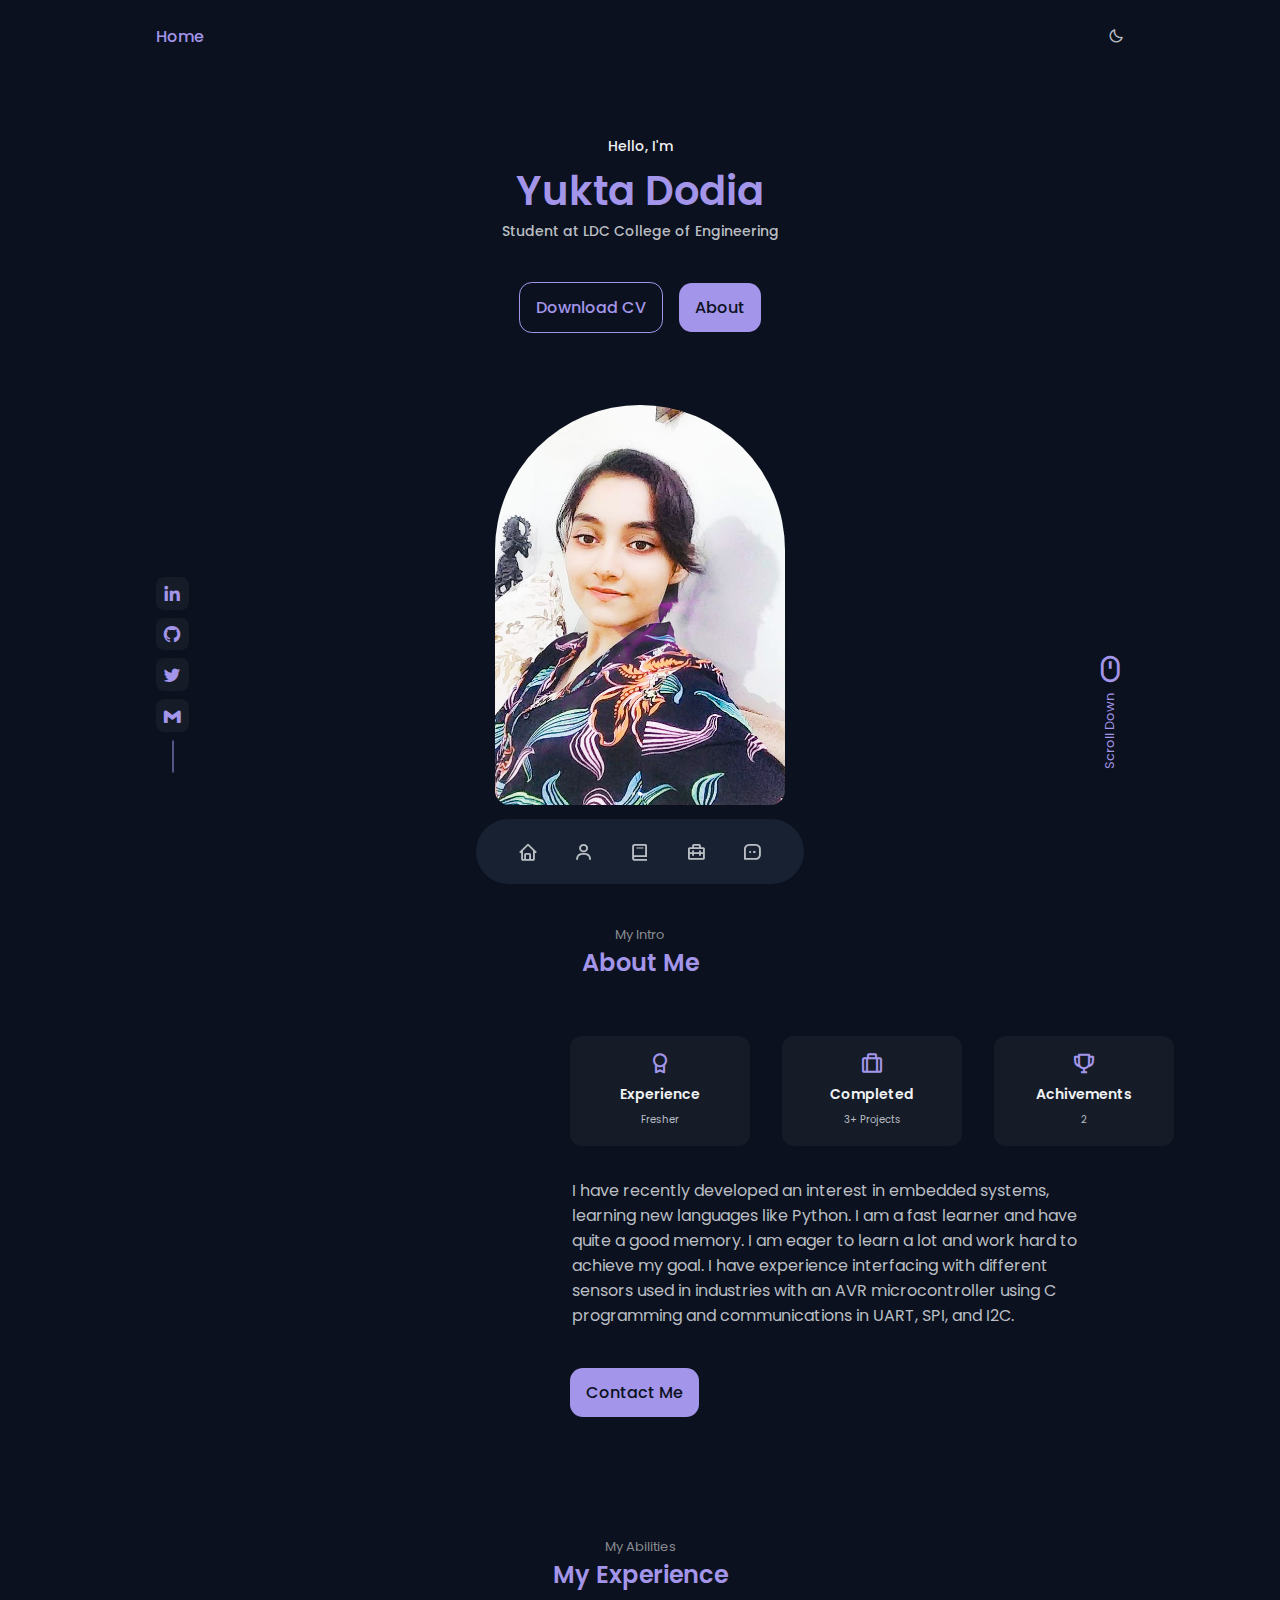
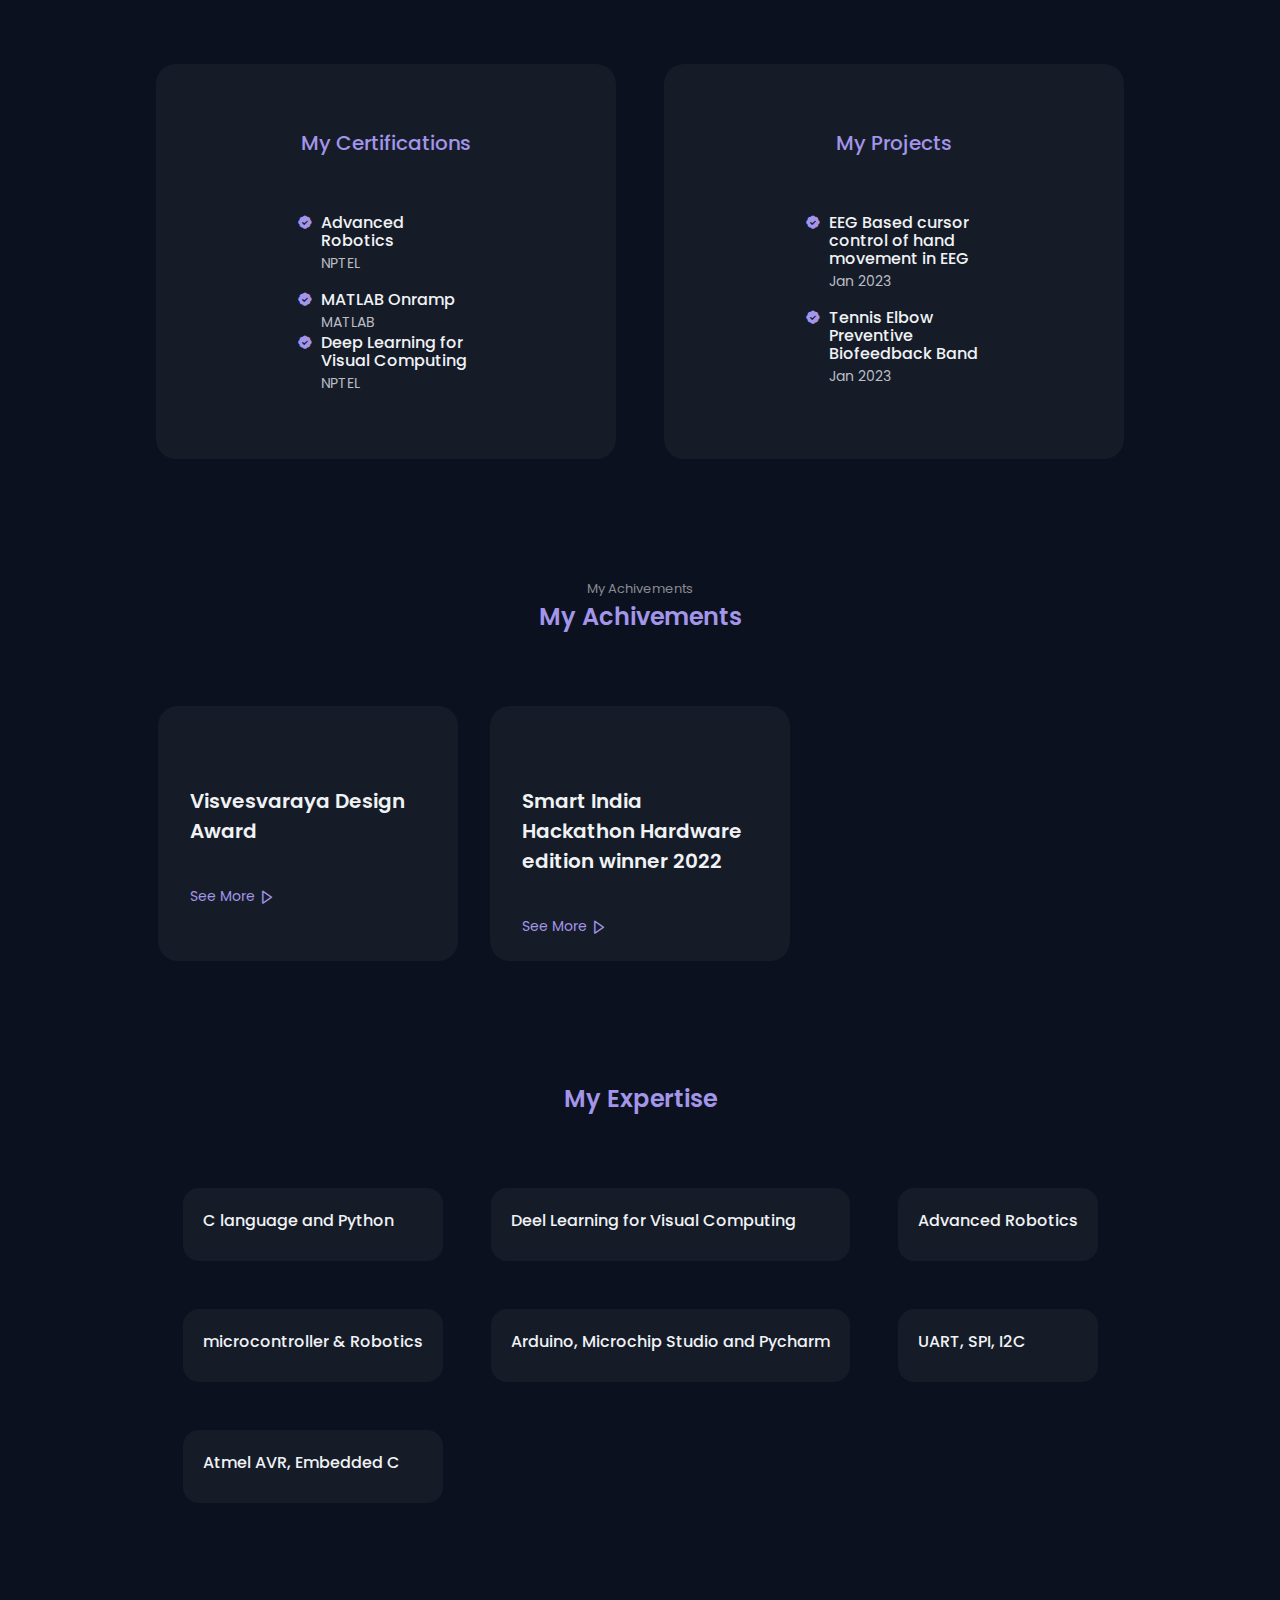
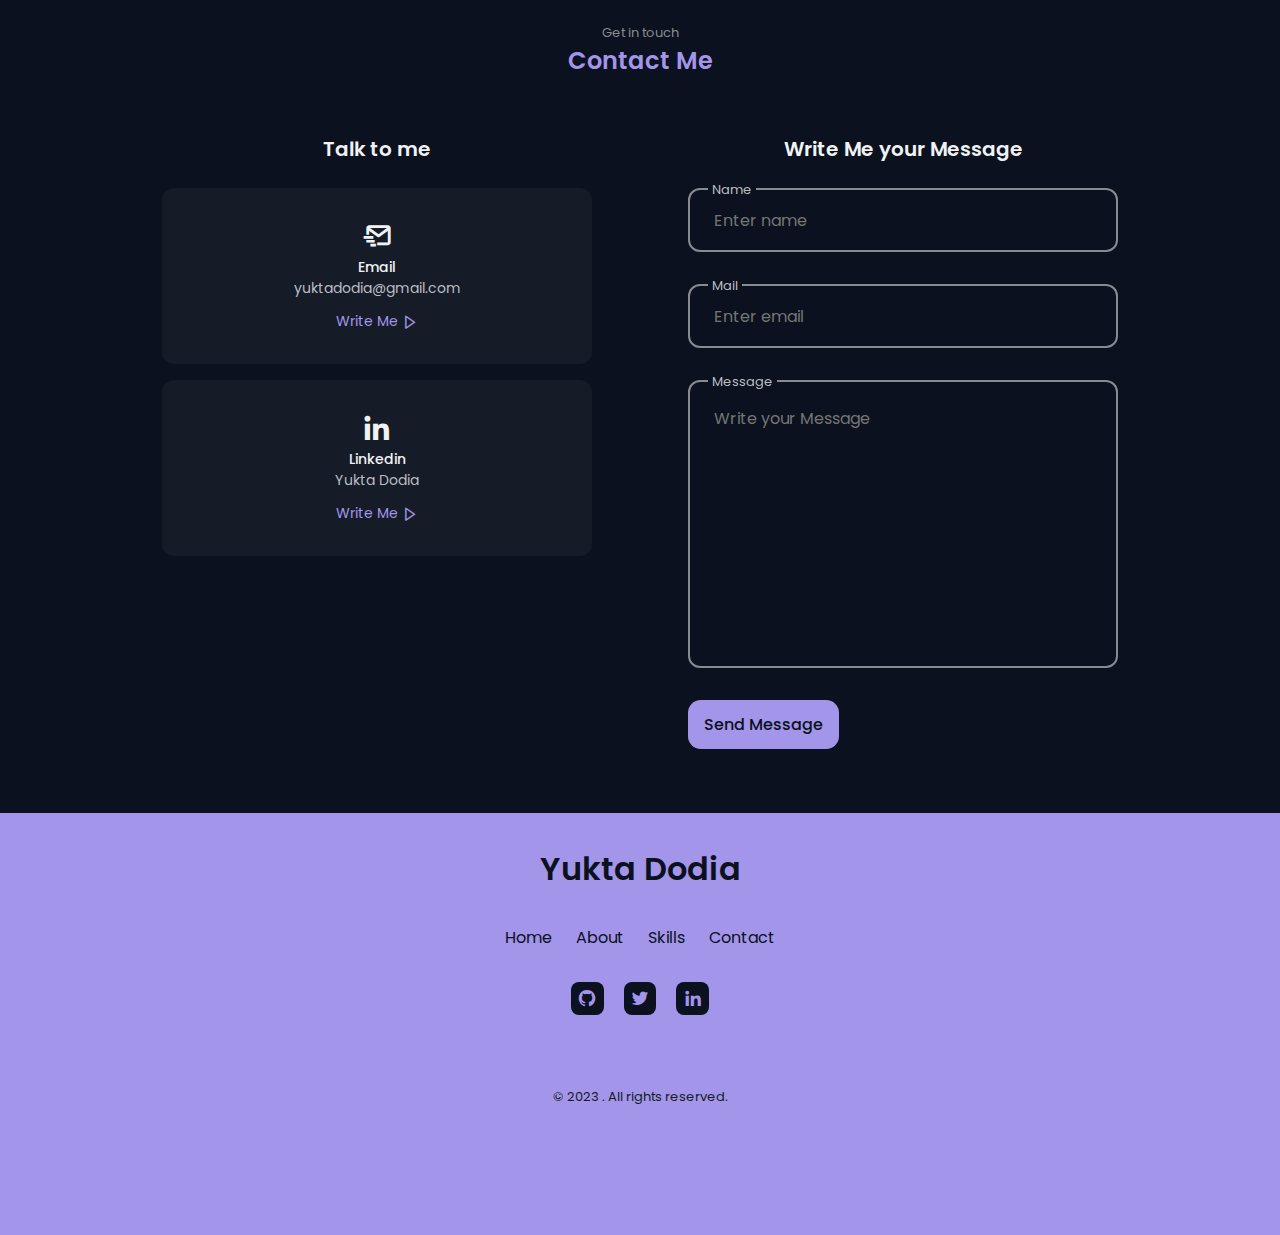
==== index.html @ d0c96d69 "first commit" ====
<!DOCTYPE html>
<html lang="en">

<head>
    <meta charset="UTF-8">
    <meta name="viewport" content="width=device-width, initial-scale=1.0">

    <!--=============== FAVICON ===============-->
    <link rel="apple-touch-icon" sizes="180x180" href="assets/img/dp.png">
    <link rel="icon" type="image/png" sizes="32x32" href="assets/img/dp.png">
    <link rel="icon" type="image/png" sizes="16x16" href="assets/img/dp.png">
    <link rel="manifest" href="assets/favicons/site.webmanifest">
    <link rel="mask-icon" href="assets/favicons/safari-pinned-tab.svg" color="#5bbad5">
    <link rel="shortcut icon" href="assets/img/dp.png">
    <meta name="msapplication-TileColor" content="#da532c">
    <meta name="msapplication-config" content="assets/favicons/browserconfig.xml">
    <meta name="theme-color" content="#a789d4">

    <!--=============== BOXICONS ===============-->
    <link href='https://unpkg.com/boxicons@2.1.2/css/boxicons.min.css' rel='stylesheet'>

    <!--=============== SWIPER CSS ===============-->
    <link rel="stylesheet" href="assets/css/swiper-bundle.min.css">

    <!--=============== CSS ===============-->
    <link rel="stylesheet" href="assets/css/styles.css">

    <title> Yukta's Portfolio </title>
</head>

<body>
    <!--=============== HEADER ===============-->
    <header class="header" id="header">
        <nav class="nav container">
            <a href="#" class="nav__logo">Home</a>

            <div class="nav__menu">
                <ul class="nav__list">
                    <li class="nav__item ">
                        <a href="#home" class="nav__link">
                            <i class='bx bx-home'></i>
                        </a>
                    </li>

                    <li class="nav__item ">
                        <a href="#about" class="nav__link">
                            <i class='bx bx-user'></i>
                        </a>
                    </li>

                    <li class="nav__item">
                        <a href="#skills" class="nav__link">
                            <i class='bx bx-book'></i>
                        </a>
                    </li>

                    <li class="nav__item">
                        <a href="#work" class="nav__link">
                            <i class='bx bx-briefcase-alt-2'></i>
                        </a>
                    </li>

                    <li class="nav__item">
                        <a href="#contact" class="nav__link">
                            <i class='bx bx-message-square-dots'></i>
                        </a>
                    </li>
                </ul>
            </div>

            <!--=============== theme change button ===============-->
            <i class='bx bx-moon change-theme change-theme-button' id="theme-button"></i>

        </nav>
    </header>

    <!--=============== MAIN ===============-->
    <main class="main">
        <!--=============== HOME ===============-->
        <section class="home section" id="home">
            <div class="home__container container grid">
                <div class="home__data">
                    <span class="home__greeting">Hello, I'm</span>
                    <h1 class="home__name">Yukta Dodia</h1>
                    <h3 class="home__education">Student at LDC College of Engineering </h3>

                    <div class="home__button">
                        <a download="" href="assets/pdf/yukta.pdf" class="button button--ghost">
                            Download CV
                        </a>

                        <a href="#about" class="button">About</a>
                    </div>
                </div>

                <div class="home__handle">
                    <img src="assets/img/profile.jpg" alt="" class="home__img">
                </div>

                <div class="home__social">
                    <a href="https://www.linkedin.com/in/yukta-dodia-a26012181/" target="_blank"
                        class="home__social-link">
                        <i class='bx bxl-linkedin'></i>
                    </a>
                    <a href="https://github.com/YKT412" target="_blank" class="home__social-link">
                        <i class='bx bxl-github'></i>
                    </a>
                    <a href="https://twitter.com/YuktaDodia" target="_blank" class="home__social-link">
                        <i class='bx bxl-twitter'></i>
                    </a>
                    <a href="mailto:yuktadodia@gmail.com" target="_blank" class="home__social-link">
                        <i class='bx bxl-gmail'></i>
                    </a>
                </div>

                <a href="#about" class="home__scroll">
                    <i class='bx bx-mouse home__scroll-icon'></i>
                    <span class="home__scroll-name">Scroll Down</span>
                </a>
            </div>
        </section>

        <!--=============== ABOUT ===============-->
        <section class="about section" id="about">
            <span class="section__subtitle">My Intro</span>
            <h2 class="section__title">About Me</h2>

            <div class="about__container container grid">
                <img src="assets\images\yukta1.jpg" alt="" class="about__img">

                <div class="about__data">
                    <div class="about__info">
                        <div class="about__box">
                            <i class='bx bx-award about__icon'></i>
                            <h3 class="about__title">Experience</h3>
                            <span class="about__subtitle">Fresher</span>
                        </div>
                        <div class="about__box">
                            <i class='bx bx-briefcase-alt about__icon'></i>
                            <h3 class="about__title">Completed</h3>
                            <span class="about__subtitle">3+ Projects</span>
                        </div>
                        <div class="about__box">
                            <i class='bx bx-trophy about__icon'></i>
                            <h3 class="about__title">Achivements</h3>
                            <span class="about__subtitle">2</span>
                        </div>
                    </div>

                    <p class="about__description">
                        I have recently developed an interest in embedded systems, learning new languages like Python. I
                        am a fast learner and have quite a good memory. I am eager to learn a lot and work hard to
                        achieve my goal. I have experience interfacing with different sensors used in industries with an
                        AVR microcontroller using C programming and communications in UART, SPI, and I2C.
                    </p>

                    <a href="#contact" class="button about__button-contact">Contact Me</a>
                </div>
            </div>
        </section>

        <!--=============== SKILLS ===============-->
        <section class="skills section" id="skills">
            <span class="section__subtitle">My Abilities</span>
            <h2 class="section__title">My Experience</h2>

            <div class="skills__container container grid">
                <div class="skills__content">
                    <h3 class="skills__title">My Certifications</h3>

                    <!-- <div class="skills__box">    -->
                        <div class="skills__group">
                            <div class="skills__data">
                                <i class='bx bxs-badge-check'></i>

                                <div>
                                    <h3 class="skills__name">Advanced Robotics</h3>
                                    <span class="skills__level">NPTEL</span>
                                </div>
                            </div>

                            <div class="skills__data">
                                <i class='bx bxs-badge-check'></i>

                                <div>
                                    <h3 class="skills__name">MATLAB Onramp</h3>
                                    <span class="skills__level">MATLAB</span>
                                </div>
                            </div>

                            <!-- <div class="skills__data">
                                <i class='bx bxs-badge-check'></i>

                                <div>
                                    <h3 class="skills__name">JavaScript</h3>
                                    <span class="skills__level">Advanced</span>
                                </div>
                            </div> -->

                        </div>
                        <div class="skills__group">
                            <div class="skills__data">
                                <i class='bx bxs-badge-check'></i>

                                <div>
                                    <h3 class="skills__name">Deep Learning for Visual Computing</h3>
                                    <span class="skills__level">NPTEL</span>
                                </div>
                            </div>

                            <!-- <div class="skills__data">
                                <i class='bx bxs-badge-check'></i>

                                <div>
                                    <h3 class="skills__name">Git</h3>
                                    <span class="skills__level">Intermediate</span>
                                </div>
                            </div>

                            <div class="skills__data">
                                <i class='bx bxs-badge-check'></i>

                                <div>
                                    <h3 class="skills__name">React</h3>
                                    <span class="skills__level">Advanced</span>
                                </div>
                            </div> -->

                        </div>
                    <!-- </div> -->
                </div>

                <div class="skills__content">
                    <h3 class="skills__title">My Projects</h3>

                    <!-- <div class="skills__box"> -->
                        <div class="skills__group">
                            <div class="skills__data">
                                <i class='bx bxs-badge-check'></i>

                                <div>
                                    <h3 class="skills__name">EEG Based cursor control of hand movement in EEG</h3>
                                    <span class="skills__level">Jan 2023</span>
                                </div>
                            </div>

                            <div class="skills__data">
                                <i class='bx bxs-badge-check'></i>

                                <div>
                                    <h3 class="skills__name">Tennis Elbow Preventive Biofeedback Band</h3>
                                    <span class="skills__level">Jan 2023</span>
                                </div>
                            </div>

                            <!-- <div class="skills__data">
                                <i class='bx bxs-badge-check'></i>

                                <div>
                                    <h3 class="skills__name">Django</h3>
                                    <span class="skills__level">Intermediate</span>
                                </div>
                            </div> -->

                            

                        </div>
                        <!-- <div class="skills__group">
                            <div class="skills__data">
                                <i class='bx bxs-badge-check'></i>

                                <div>
                                    <h3 class="skills__name">PHP</h3>
                                    <span class="skills__level">Intermediate</span>
                                </div>
                            </div> -->

                            

                            

                            <!-- <div class="skills__data">
                                <i class='bx bxs-badge-check'></i>

                                <div>
                                    <h3 class="skills__name">MySQL</h3>
                                    <span class="skills__level">Advanced</span>
                                </div>
                            </div> -->

                            <!-- <div class="skills__data">
                                <i class='bx bxs-badge-check'></i>

                                <div>
                                    <h3 class="skills__name">JavaScript</h3>
                                    <span class="skills__level">Advanced</span>
                                </div>
                            </div> -->

                        <!-- </div> -->
                    </div>
                </div>
        </section>

        <!--=============== SERVICES ===============-->
        <section class="services section">
            <span class="section__subtitle">My Achivements</span>
            <h2 class="section__title">My Achivements</h2>

            <div class="services__container container grid">
                <div class="services__card">
                    <div class="serv">
                        <h3 class="services__title">Visvesvaraya Design Award</h3>

                        <span class="services__button">
                            See More <i class='bx bx-right-arrow services__icon'></i>
                        </span>
                    </div>


                    <div class="services__modal">
                        <div class="services__modal-content">
                            <i class='bx bx-x services__modal-close'></i>

                            <h3 class="services__modal-title">DD Robocon 2023</h3>

                            <p class="services__modal-description">
                                I was the part of Team Robocon as Senior Technical Team members. We won the Best Design
                                Award for the Theme of Angkore Wat provided by Combodia in DD Robocon 2023
                            </p>

                            <!-- <ul class="services__modal-list">
                                <li class="services__modal-item">
                                    <i class='bx bx-check-circle'></i>
                                    <p class="services__modal-info">
                                        I develop the user interfaces.
                                    </p>
                                </li>

                                <li class="services__modal-item">
                                    <i class='bx bx-check-circle'></i>
                                    <p class="services__modal-info">
                                        Web Page design and development.
                                    </p>
                                </li>

                                <li class="services__modal-item">
                                    <i class='bx bx-check-circle'></i>
                                    <p class="services__modal-info">
                                        I create the UX element interactions.
                                    </p>
                                </li>

                                <li class="services__modal-item">
                                    <i class='bx bx-check-circle'></i>
                                    <p class="services__modal-info">
                                        I position your company brand.
                                    </p>
                                </li>

                                <li class="services__modal-item">
                                    <i class='bx bx-check-circle'></i>
                                    <p class="services__modal-info">
                                        Create modern 3-D experiences.
                                    </p>
                                </li>
                            </ul> -->
                        </div>
                    </div>
                </div>

                <div class="services__card">
                    <h3 class="services__title">Smart India Hackathon Hardware edition winner 2022</h3>

                    <span class="services__button">
                        See More <i class='bx bx-right-arrow services__icon'></i>
                    </span>

                    <div class="services__modal">
                        <div class="services__modal-content">
                            <i class='bx bx-x services__modal-close'></i>

                            <h3 class="services__modal-title">MoE Innovation cell</h3>

                            <p class="services__modal-description">
                               Our problem statement was to build a robot for a dedicated task which was given by the
                               government of Rajasthan, for which we built a robot with automatic navigation system
                               using April Tag detection and food serving mechanism
                            </p>

                            <!-- <ul class="services__modal-list">
                                <li class="services__modal-item">
                                    <i class='bx bx-check-circle'></i>
                                    <p class="services__modal-info">
                                        I develop the user interfaces.
                                    </p>
                                </li>

                                <li class="services__modal-item">
                                    <i class='bx bx-check-circle'></i>
                                    <p class="services__modal-info">
                                        Web Page design and development.
                                    </p>
                                </li>

                                <li class="services__modal-item">
                                    <i class='bx bx-check-circle'></i>
                                    <p class="services__modal-info">
                                        I create the UX element interactions.
                                    </p>
                                </li>

                                <li class="services__modal-item">
                                    <i class='bx bx-check-circle'></i>
                                    <p class="services__modal-info">
                                        I position your company brand.
                                    </p>
                                </li>

                                <li class="services__modal-item">
                                    <i class='bx bx-check-circle'></i>
                                    <p class="services__modal-info">
                                        Create modern 3-D experiences.
                                    </p>
                                </li>
                            </ul> -->
                        </div>
                    </div>
                </div>

                <!-- <div class="services__card">
                    <h3 class="services__title">microcontroller & <br> Robotics </h3>

                    <!-- <span class="services__button">
                        See More <i class='bx bx-right-arrow services__icon'></i>
                    </span> -->

                    <div class="services__modal">
                        <div class="services__modal-content">
                            <i class='bx bx-x services__modal-close'></i>

                            <h3 class="services__modal-title">Visual Designing</h3>

                            <p class="services__modal-description">
                                I design and develop the consumer products with creative ability and
                                hands-on approach which stisfies the customers' and markets' needs and trends.
                            </p>

                            <ul class="services__modal-list">
                                <li class="services__modal-item">
                                    <i class='bx bx-check-circle'></i>
                                    <p class="services__modal-info">
                                        I develop the user interfaces.
                                    </p>
                                </li>

                                <li class="services__modal-item">
                                    <i class='bx bx-check-circle'></i>
                                    <p class="services__modal-info">
                                        Web Page design and development.
                                    </p>
                                </li>

                                <li class="services__modal-item">
                                    <i class='bx bx-check-circle'></i>
                                    <p class="services__modal-info">
                                        I create the UX element interactions.
                                    </p>
                                </li>

                                <li class="services__modal-item">
                                    <i class='bx bx-check-circle'></i>
                                    <p class="services__modal-info">
                                        I position your company brand.
                                    </p>
                                </li>

                                <li class="services__modal-item">
                                    <i class='bx bx-check-circle'></i>
                                    <p class="services__modal-info">
                                        Create modern 3-D experiences.
                                    </p>
                                </li>
                            </ul>
                        </div>
                    </div>
                </div> 
                <!-- <div class="services__card">
                    <h3 class="services__title">Arduino, Microchip Studio and Pycharm</h3>

                    <!-- <span class="services__button">
                        See More <i class='bx bx-right-arrow services__icon'></i>
                    </span> -->

                    <div class="services__modal">
                        <div class="services__modal-content">
                            <i class='bx bx-x services__modal-close'></i>

                            <h3 class="services__modal-title">Visual Designing</h3>

                            <p class="services__modal-description">
                                I design and develop the consumer products with creative ability and
                                hands-on approach which stisfies the customers' and markets' needs and trends.
                            </p>

                            <ul class="services__modal-list">
                                <li class="services__modal-item">
                                    <i class='bx bx-check-circle'></i>
                                    <p class="services__modal-info">
                                        I develop the user interfaces.
                                    </p>
                                </li>

                                <li class="services__modal-item">
                                    <i class='bx bx-check-circle'></i>
                                    <p class="services__modal-info">
                                        Web Page design and development.
                                    </p>
                                </li>

                                <li class="services__modal-item">
                                    <i class='bx bx-check-circle'></i>
                                    <p class="services__modal-info">
                                        I create the UX element interactions.
                                    </p>
                                </li>

                                <li class="services__modal-item">
                                    <i class='bx bx-check-circle'></i>
                                    <p class="services__modal-info">
                                        I position your company brand.
                                    </p>
                                </li>

                                <li class="services__modal-item">
                                    <i class='bx bx-check-circle'></i>
                                    <p class="services__modal-info">
                                        Create modern 3-D experiences.
                                    </p>
                                </li>
                            </ul>
                        </div>
                    </div>
                </div> 
                <!-- <div class="services__card">
                    <h3 class="services__title">UART, SPI, I2C.</h3>

                    <!-- <span class="services__button">
                        See More <i class='bx bx-right-arrow services__icon'></i>
                    </span> -->

                    <div class="services__modal">
                        <div class="services__modal-content">
                            <i class='bx bx-x services__modal-close'></i>

                            <h3 class="services__modal-title">Visual Designing</h3>

                            <p class="services__modal-description">
                                I design and develop the consumer products with creative ability and
                                hands-on approach which stisfies the customers' and markets' needs and trends.
                            </p>

                            <ul class="services__modal-list">
                                <li class="services__modal-item">
                                    <i class='bx bx-check-circle'></i>
                                    <p class="services__modal-info">
                                        I develop the user interfaces.
                                    </p>
                                </li>

                                <li class="services__modal-item">
                                    <i class='bx bx-check-circle'></i>
                                    <p class="services__modal-info">
                                        Web Page design and development.
                                    </p>
                                </li>

                                <li class="services__modal-item">
                                    <i class='bx bx-check-circle'></i>
                                    <p class="services__modal-info">
                                        I create the UX element interactions.
                                    </p>
                                </li>

                                <li class="services__modal-item">
                                    <i class='bx bx-check-circle'></i>
                                    <p class="services__modal-info">
                                        I position your company brand.
                                    </p>
                                </li>

                                <li class="services__modal-item">
                                    <i class='bx bx-check-circle'></i>
                                    <p class="services__modal-info">
                                        Create modern 3-D experiences.
                                    </p>
                                </li>
                            </ul>
                        </div>
                    </div>
                </div> 
                <!-- <div class="services__card">
                    <h3 class="services__title">Atmel AVR, Embedded C</h3>

                    <!-- <span class="services__button">
                        See More <i class='bx bx-right-arrow services__icon'></i>
                    </span> -->

                    <div class="services__modal">
                        <div class="services__modal-content">
                            <i class='bx bx-x services__modal-close'></i>

                            <h3 class="services__modal-title">Visual Designing</h3>

                            <p class="services__modal-description">
                                I design and develop the consumer products with creative ability and
                                hands-on approach which stisfies the customers' and markets' needs and trends.
                            </p>

                            <ul class="services__modal-list">
                                <li class="services__modal-item">
                                    <i class='bx bx-check-circle'></i>
                                    <p class="services__modal-info">
                                        I develop the user interfaces.
                                    </p>
                                </li>

                                <li class="services__modal-item">
                                    <i class='bx bx-check-circle'></i>
                                    <p class="services__modal-info">
                                        Web Page design and development.
                                    </p>
                                </li>

                                <li class="services__modal-item">
                                    <i class='bx bx-check-circle'></i>
                                    <p class="services__modal-info">
                                        I create the UX element interactions.
                                    </p>
                                </li>

                                <li class="services__modal-item">
                                    <i class='bx bx-check-circle'></i>
                                    <p class="services__modal-info">
                                        I position your company brand.
                                    </p>
                                </li>

                                <li class="services__modal-item">
                                    <i class='bx bx-check-circle'></i>
                                    <p class="services__modal-info">
                                        Create modern 3-D experiences.
                                    </p>
                                </li>
                            </ul>
                        </div>
                    </div>
                </div> 
                
            </div>

            
        </section>
        

        <!--=============== WORK ===============-->
         <section class="work section" id="work">
            <!-- <span class="section__subtitle">My Portfolio</span> -->
            <h2 class="section__title">My Expertise</h2> 
            

            <!-- <div class="work__filters">
                <span class="work__item active-work" data-filter='all'>All</span>
                <span class=" work__item" data-filter='.web'>Web</span>
                <span class=" work__item" data-filter='.movil'>Movil</span>
                <span class=" work__item" data-filter='.design'>Design</span>
            </div> -->

            <div class="work__container container grid">
                <div class="work__card mix web">
                    <!-- <img src="https://images.ctfassets.net/mrop88jh71hl/55rrbZfwMaURHZKAUc5oOW/9e5fe805eb03135b82e962e92169ce6d/python-programming-language.png" -->
                        <!-- alt="" class="work__img"> -->

                    <h3 class="work__title">C language and Python </h3>

                    <!-- <a href="#" class="work__button">
                        Demo <i class='bx bx-right-arrow work__icon'></i>
                    </a> -->
                </div>

                 <div class="work__card mix movil">
                    <!-- <img src="https://i0.wp.com/bdtechtalks.com/wp-content/uploads/2019/01/AI-artificial-intelligence-brain-deep-learning.jpg?fit=7016%2C4961&ssl=1" -->
                        <!-- alt="" class="work__img"> -->

                    <h3 class="work__title">Deel Learning for Visual Computing</h3>

                    <!-- <a href="#" class="work__button">
                        Demo <i class='bx bx-right-arrow work__icon'></i> 
                    </a> -->
                </div>
                <div class="work__card mix movil">
                    <!-- <img src="assets/img/work2.jpg" alt="" class="work__img"> -->

                    <h3 class="work__title">Advanced Robotics</h3>

                    <!-- <a href="#" class="work__button">
                        Demo <i class='bx bx-right-arrow work__icon'></i> 
                    </a> -->
                </div>

                 <div class="work__card mix design">
                    <!-- <img src="assets/img/work3.jpg" alt="" class="work__img"> -->

                    <h3 class="work__title">microcontroller &
                        Robotics</h3>

                    <!-- <a href="#" class="work__button">
                        Demo <i class='bx bx-right-arrow work__icon'></i>
                    </a> -->
                </div> 

                 <div class="work__card mix web">
                    <!-- <img src="assets/img/work4.jpg" alt="" class="work__img"> -->

                    <h3 class="work__title">Arduino, Microchip Studio and Pycharm</h3>

                    <!-- <a href="#" class="work__button">
                        Demo <i class='bx bx-right-arrow work__icon'></i>
                    </a> -->
                </div> 

                <div class="work__card mix web">
                    <!-- <img src="assets/img/work4.jpg" alt="" class="work__img"> -->

                    <h3 class="work__title">UART, SPI, I2C</h3>

                    <!-- <a href="#" class="work__button">
                        Demo <i class='bx bx-right-arrow work__icon'></i>
                    </a> -->
                </div>

                <div class="work__card mix movil">
                    <!-- <img src="https://www.edutechlearning.com/myaccount/uploader/uploaded/4/files/learn-c-programming-for-beginners-course201712061822480821290.jpg"
                        alt="" class="work__img"> -->

                    <h3 class="work__title">Atmel AVR, Embedded C</h3>

                    <!-- <a href="#" class="work__button">
                        Demo <i class='bx bx-right-arrow work__icon'></i>
                    </a> -->
                </div>

            </div>
        </section>

        <!--=============== TESTIMONIALS ===============-->
        <!-- <section class="testimonial section">
            <span class="section__subtitle">My clients say</span>
            <h2 class="section__title">Testimonials</h2>

            <div class="testimonial__container container swiper">
                <div class="swiper-wrapper">
                    <div class="testimonial__card swiper-slide">
                        <img src="assets/img/testimonial1.png" alt="" class="testimonial__img">

                        <h3 class="testimonial__name">Jhon Doe</h3>
                        <p class="testimonial__description">
                            A really good job, all aspects of the project were done well.
                            Very creative and thoughtful. I was very impressed and would recommend this to anyone.
                        </p>
                    </div>

                    <div class="testimonial__card swiper-slide">
                        <img src="assets/img/testimonial2.png" alt="" class="testimonial__img">

                        <h3 class="testimonial__name">Ada Hill</h3>
                        <p class="testimonial__description">
                            A really good job, all aspects of the project were done well.
                            Very creative and thoughtful. I was very impressed and would recommend this to anyone.
                        </p>
                    </div>

                    <div class="testimonial__card swiper-slide">
                        <img src="assets/img/testimonial3.png" alt="" class="testimonial__img">

                        <h3 class="testimonial__name">Jessica Park</h3>
                        <p class="testimonial__description">
                            A really good job, all aspects of the project were done well.
                            Very creative and thoughtful. I was very impressed and would recommend this to anyone.
                        </p>
                    </div>
                </div>
                <div class="swiper-pagination"></div>
            </div>

        </section> -->

        <!--=============== CONTACT ===============-->
        <section class="contact section" id="contact">
            <span class="section__subtitle">Get in touch</span>
            <h3 class="section__title">Contact Me</h3>

            <div class="contact__container container grid">
                <div class="contact__content">
                    <h3 class="contact__title contact__title-info">Talk to me</h3>

                    <div class="contact__info">
                        <div class="contact__card">
                            <i class='bx bx-mail-send contact__card-icon'></i>
                            <h3 class="contact__card-title">Email</h3>
                            <span class="contact__card-data">yuktadodia@gmail.com</span>

                            <a href="mailto:yuktadodia@gmail.com" target="_blank" class="contact__button">
                                Write Me <i class='bx bx-right-arrow contact__button-icon'></i>
                            </a>
                        </div>

                        <div class="contact__card">
                            <i class='bx bxl-linkedin contact__card-icon'></i>
                            <h3 class="contact__card-title">Linkedin</h3>
                            <span class="contact__card-data">Yukta Dodia</span>

                            <a href="https://www.linkedin.com/in/yukta-dodia-a26012181/?original_referer=https%3A%2F%2Fyuktadodia.co%2F"
                                target="_blank"
                                class="contact__button">
                                Write Me <i class='bx bx-right-arrow contact__button-icon'></i>
                            </a>
                        </div>

                        <!-- <div class="contact__card">
                            <i class='bx bxl-twitter contact__card-icon'></i>
                            <h3 class="contact__card-title">Twitter</h3>
                            <span class="contact__card-data">usertw</span>

                            <a href="https://twitter.com/usertw" target="_blank" class="contact__button">
                                Write Me <i class='bx bx-right-arrow contact__button-icon'></i>
                            </a>
                        </div> -->
                    </div>
                </div>

                <div class="contact__content">
                    <h3 class="contact__title contact__title-form">Write Me your Message</h3>

                    <form action="" class="contact__form">
                        <div class="contact__form-div">
                            <label for="" class="contact__form-tag">Name</label>
                            <input type="text" placeholder="Enter name" class="contact__form-input" required >
                        </div>

                        <div class="contact__form-div">
                            <label for="" class="contact__form-tag">Mail</label>
                            <input type="text" placeholder="Enter email" class="contact__form-input" required>
                        </div>

                        <div class="contact__form-div contact__form-area">
                            <label for="" class="contact__form-tag">Message</label>
                            <textarea name="" id="" cols="30" rows="10" placeholder="Write your Message"
                                class="contact__form-input "  required></textarea>
                        </div>


                        <button class="button" onclick="myGmail()">
                            Send Message
                        </button>
                    </form>

                </div>

        </section>
    </main>

    <!--=============== FOOTER ===============-->
    <footer class="footer">
        <div class="footer__container container">
            <h1 class="footer__title">Yukta Dodia</h1>

            <ul class="footer__list">

                <li class="footer__item">
                    <a href="#" class="footer__link">Home</a>
                </li>
                <li class="footer__item">
                    <a href="#about" class="footer__link">About</a>
                </li>
                <li class="footer__item">
                    <a href="#skills" class="footer__link">Skills</a>
                </li>
                <!-- <li class="footer__item">
                    <a href="#work" class="footer__link">Work</a>
                </li> -->
                <li class="footer__item">
                    <a href="#contact" class="footer__link">Contact</a>
                </li>
            </ul>

            <ul class="footer__social">
                 <li class="footer__social-item">
                    <a href="https://github.com/YKT412" target="_blank" class="footer__social-link">
                        <i class='bx bxl-github footer__social-icon'></i>
                    </a>
                </li> 
                <li class="footer__social-item">
                    <a href="https://twitter.com/YuktaDodia" target="_blank" class="footer__social-link">
                        <i class='bx bxl-twitter footer__social-icon'></i>
                    </a>
                </li>
                <li class="footer__social-item">
                    <a href="https://www.linkedin.com/in/yukta-dodia-a26012181/" target="_blank"
                        class="footer__social-link">
                        <i class='bx bxl-linkedin footer__social-icon'></i>
                    </a>
                </li>
                <!-- <li class="footer__social-item">
                    <a href="https://www.instagram.com/Yukta_dodia/" target="_blank" class="footer__social-link">
                        <i class='bx bxl-instagram footer__social-icon'></i>
                    </a>
                </li> -->
            </ul>

            <span class="footer__copy">
                &#169; 2023 . All rights reserved.
            </span>
        </div>
    </footer>

    <!--=============== SCROLLREVEAL ===============-->

    <!-- <script src="assets/js/scrollreveal.min.js"></script> -->
    <script src="https://unpkg.com/scrollreveal/dist/scrollreveal.min.js"></script>

    <!--=============== SWIPER JS ===============-->
    <script src="assets/js/swiper-bundle.min.js"></script>

    <!--=============== MIXITUP FILTER ===============-->
    <script src="assets/js/mixitup.min.js"></script>

    <!--=============== MAIN JS ===============-->
    <script src="assets/js/main.js"></script>
</body>


</html>

<script>
  function myGmail(){
    window.location.href="mailto: yuktadodia@gmail.com";
  }

  function linkedin(){
    window.location.href="https://www.linkedin.com/in/yukta-dodia-a26012181/";
  }

  function validateForm() {
    let x = document.forms["myForm"]["fname"].value;
    if (x == "") {
      alert("Please fill the details");
      return false;
    }
    else{
      alert(" I will Contact you soon....\n or \n you can mail me :)");
      window.open("mailto: youkadodia@gmail.com");
    }
  }
  const hour = new Date().getHours(); 
let greeting;

if (hour < 12) {
  greeting = "Good morning";
} else if (hour < 16) {
  greeting = "Good afternoon";
} else if (hour < 21) {
  greeting = "Good evening";
} else{
greeting = "Good night";

}

document.getElementById("time").innerHTML = greeting;
</script>
<script type="text/javascript">
  document.getElementById("map").onclick = function () {
      location.href = "map.html";
  };
</script>

<script language="JavaScript">
      
  window.onload = function () {
      document.addEventListener("contextmenu", function (e) {
          e.preventDefault();
      }, false);
      document.addEventListener("keydown", function (e) {
          //document.onkeydown = function(e) {
          // "I" key
          if (e.ctrlKey && e.shiftKey && e.keyCode == 73) {
              disabledEvent(e);
          }
          // "J" key
          if (e.ctrlKey && e.shiftKey && e.keyCode == 74) {
              disabledEvent(e);
          }
          // "S" key + macOS
          if (e.keyCode == 83 && (navigator.platform.match("Mac") ? e.metaKey : e.ctrlKey)) {
              disabledEvent(e);
          }
          // "U" key
          if (e.ctrlKey && e.keyCode == 85) {
              disabledEvent(e);
          }
          // "F12" key
          if (event.keyCode == 123) {
              disabledEvent(e);
          }
      }, false);
      function disabledEvent(e) {
          if (e.stopPropagation) {
              e.stopPropagation();
          } else if (window.event) {
              window.event.cancelBubble = true;
          }
          e.preventDefault();
          return false;
      }
  }
//edit: removed ";" from last "}" because of javascript error
</script>


</html>
---- assets/css/styles.css ----
/*=============== GOOGLE FONTS ===============*/
@import url("https://fonts.googleapis.com/css2?family=Poppins:wght@400;500;600&display=swap");

/*=============== VARIABLES CSS ===============*/
:root {
  --header-height: 3.5rem;

  /*========== Colors ==========*/
  /*Color mode HSL(hue, saturation, lightness)*/
  /*   
        Purple: hsl(250, 66%, 75%)
        Blue: hsl(207, 90%, 72%)
        Pink: hsl(356, 66%, 75%)
        Teal: hsl(174, 63%, 62%)
  */
  --first-hue: 250;
  --sat: 66%;
  --lig: 75%;
  --second-hue: 219;
  --first-color: hsl(var(--first-hue), var(--sat), var(--lig));
  --first-color-alt: hsl(var(--first-hue), var(--sat), 71%); /* -4% */
  --title-color: hsl(var(--second-hue), 15%, 95%);
  --text-color: hsl(var(--second-hue), 8%, 75%);
  --text-color-light: hsl(var(--second-hue), 4%, 55%);
  --body-color: hsl(var(--second-hue), 48%, 8%);
  --container-color: hsl(var(--second-hue), 32%, 12%);

  /*========== Font and typography ==========*/
  /*.5rem = 8px | 1rem = 16px ...*/
  --body-font: "Poppins", sans-serif;
  --biggest-font-size: 1.75rem;
  --h1-font-size: 1.5rem;
  --h2-font-size: 1.25rem;
  --h3-font-size: 1rem;
  --normal-font-size: 0.938rem;
  --small-font-size: 0.813rem;
  --smaller-font-size: 0.75rem;
  --tiny-font-size: 0.625rem;

  /*========== Font weight ==========*/
  --font-medium: 500;
  --font-semibold: 600;

  /*========== z index ==========*/
  --z-tooltip: 10;
  --z-fixed: 100;
  --z-modal: 1000;
}

/* Responsive typography */
@media screen and (min-width: 968px) {
  :root {
    --biggest-font-size: 2.5rem;
    --h1-font-size: 2.25rem;
    --h2-font-size: 1.5rem;
    --h3-font-size: 1.25rem;
    --normal-font-size: 1rem;
    --small-font-size: 0.875rem;
    --smaller-font-size: 0.813rem;
  }
}

/*=============== BASE ===============*/
* {
  box-sizing: border-box;
  padding: 0;
  margin: 0;
}

html {
  scroll-behavior: smooth;
}

body,
button,
input,
textarea {
  font-family: var(--body-font);
  font-size: var(--normal-font-size);
}

body {
  background-color: var(--body-color);
  color: var(--text-color);
  transition: 0.4s; /* for light mode animation */
}

h1,
h2,
h3 {
  color: var(--title-color);
  font-weight: var(--font-semibold);
}

ul {
  list-style: none;
}

a {
  text-decoration: none;
}

button {
  cursor: pointer;
  border: none;
  outline: none;
}

img {
  max-width: 100%;
  height: auto;
}

/*=============== THEME ===============*/
.change__theme {
  font-size: 1.25rem;
  cursor: pointer;
  transition: 0.3s;
}

.change__theme:hover {
  color: var(--first-color);
}

/*========== Variables light theme ==========*/
body.light-theme {
  --title-color: hsl(var(--second-hue), 15%, 15%);
  --text-color: hsl(var(--second-hue), 8%, 35%);
  --body-color: hsl(var(--second-hue), 100%, 99%);
  --container-color: #e9e9e9;
}

/*========== 
    Color changes in some parts of 
    the website, in light theme
==========*/
.light-theme .scroll-header {
  box-shadow: 0 2px 4px hsla(0, 100%, 47%, 0.1);
}

.light-theme .nav__menu {
  background-color: hsla(var(--second-hue), 32%, 90%, 0.8);
}

.light-theme .section__subtitle {
  color: var(--text-color);
}

.light-theme .home__social-link {
  box-shadow: 0 2px 16px hsla(var(--second-hue), 48%, 8%, 0.1);
}

.light-theme .home__social-link::after,
.light-theme .footer__social-link {
  background-color: var(--title-color);
}

.light-theme .home__social-link,
.light-theme .home__scroll,
.light-theme .button,
.light-theme .button:hover,
.light-theme .active-work,
.light-theme .footer__title,
.light-theme .footer__link,
.light-theme .footer__copy {
  color: var(--title-color);
}

.light-theme .about__box {
  box-shadow: 0 2px 16px hsla(var(--second-hue), 48%, 8%, 0.1);
}

.light-theme .button,
.light-theme .skills__content,
.light-theme .services__card,
.light-theme .work__card,
.light-theme .testimonial__card,
.light-theme .contact__card,
.light-theme .contact__form-div {
  box-shadow: 0 2px 16px hsla(var(--second-hue), 48%, 8%, 0.1);
}

.light-theme::-webkit-scrollbar {
  background-color: hsl(var(--second-hue), 8%, 80%);
}
/*=============== REUSABLE CSS CLASSES ===============*/
.container {
  max-width: 968px;
  margin-left: 1rem;
  margin-right: 1rem;
}

.grid {
  display: grid;
  gap: 1.25rem;
}

.main {
  overflow: hidden;
}

.section {
  padding: 4.5rem 0 1rem;
}

.section__title,
.section__subtitle {
  text-align: center;
}

.section__title {
  font-size: var(--h2-font-size);
  color: var(--first-color);
  margin-bottom: 2rem;
}

.section__subtitle {
  display: block;
  font-size: var(--smaller-font-size);
  color: var(--text-color-light);
}

/*=============== HEADER & NAV===============*/
.header {
  position: fixed;
  top: 0;
  left: 0;
  width: 100%;
  /* height: var(--header-height); */
  background-color: var(--body-color);
  z-index: var(--z-fixed);
  transition: 0.4s;
}

.nav {
  height: var(--header-height);
  display: flex;
  justify-content: space-between;
  align-items: center;
}

.nav__logo {
  color: var(--first-color);
  font-weight: var(--font-medium);
  transition: 0.4s;
}

.nav__logo:hover {
  color: var(--first-color-alt);
}

.nav__menu {
  position: fixed;
  bottom: 1rem;
  background-color: hsla(var(--second-hue), 32%, 16%, 0.8);
  width: 90%;
  border-radius: 4rem;
  padding: 1rem 2.25rem;
  backdrop-filter: blur(10px);
  transition: 0.4s;
}

.nav__list {
  display: flex;
  justify-content: space-between;
  align-items: center;
}

.nav__link {
  color: var(--text-color);
  font-size: 1.25rem;
  padding: 0.4rem;
  font-weight: var(--font-medium);
  text-decoration: none;
  transition: 0.4s;
  display: flex;
  border-radius: 5rem;
}

/* Active link */
.active-link {
  background: linear-gradient(
    180deg,
    hsla(var(--first-hue), var(--sat), var(--lig), 0.5),
    hsla(var(--first-hue), var(--sat), var(--lig), 0.2)
  );
  box-shadow: 0 0 16px hsla(var(--first-hue), var(--sat), var(--lig), 0.4);
  border-radius: 5rem;

  color: var(--title-color);
}

/* Change background header */
.scroll-header {
  box-shadow: 0 4px 4px hsla(0, 0%, 4%, 0.3);
}

/*=============== HOME ===============*/
.home__container {
  position: relative;
  row-gap: 4.5rem;
  padding-top: 2rem;
}

.home__data {
  text-align: center;
}

.home__greeting,
.home__education {
  font-size: var(--small-font-size);
  font-weight: var(--font-medium);
}

.home__greeting {
  display: block;
  color: var(--title-color);
  margin-bottom: 0.25rem;
}

.home__education {
  color: var(--text-color);
  margin-bottom: 2.5rem;
}

.home__name {
  font-size: var(--biggest-font-size);
  color: var(--first-color);
}

.home__img {
  width: 100%;
   height: 100%;
}

.home__handle {
  justify-self: center;
  width: 190px;
  height: 293px;
  background: linear-gradient(
    180deg,
    hsla(var(--first-hue), var(--sat), var(--lig), 0.5),
    hsla(var(--first-hue), var(--sat), var(--lig), 0.1)
  );

  border-radius: 10rem 10rem 1rem 1rem;
  display: flex;
  align-items: flex-end;
  justify-content: center;
  overflow: hidden;
}

.home__button {
  display: flex;
  justify-content: center;
  align-items: center;
  gap: 1rem;
}

.home__social,
.home__scroll {
  position: absolute;
}

.home__social {
  bottom: 4rem;
  left: 0;
  display: grid;
  row-gap: 0.5rem;
}

.home__social-link {
  width: max-content;
  background-color: var(--container-color);
  color: var(--first-color);
  padding: 0.25rem;
  border-radius: 0.5rem;
  display: flex;
  font-size: 1rem;
  transition: 0.4s;
}

.home__social-link:hover {
  background-color: var(--first-color);
  color: #ffffff;
}

.home__social::after {
  content: "";
  width: 32px;
  height: 1px;
  background-color: var(--first-color);
  transform: rotate(90deg) translate(16px, 4px);
}

.home__scroll {
  color: var(--first-color);
  right: -1.5rem;
  bottom: 4rem;
  display: grid;
  row-gap: 2.25rem;
  justify-items: center;
}

.home__scroll-icon {
  font-size: 1.25rem;
}

.home__scroll-name {
  font-size: var(--smaller-font-size);
  transform: rotate(-90deg);
}

/*=============== BUTTONS ===============*/
.button {
  display: inline-block;
  background-color: var(--first-color);
  color: var(--body-color);
  padding: 0.75rem 1rem;
  border-radius: 0.8rem;
  font-weight: var(--font-medium);
  transition: 0.4s;
}

.button:hover {
  background-color: var(--first-color-alt);
  color: var(--body-color);
}

.button--ghost {
  background-color: transparent;
  color: var(--first-color);
  border: 1px solid var(--first-color);
}

/*=============== ABOUT ===============*/
.about__container {
  row-gap: 2.5rem;
}

.about__img {
  width: 220px;
  border-radius: 1.5rem;
  justify-self: center;
}

.about__data {
  text-align: center;
}

.about__info {
  display: grid;
  grid-template-columns: repeat(3, 1fr);
  gap: 0.5rem;
  margin-bottom: 2rem;
}

.about__box {
  background-color: var(--container-color);
  border-radius: 0.75rem;
  padding: 0.75rem 0.5rem;
}

.about__icon {
  font-size: 1.5rem;
  color: var(--first-color);
  margin-bottom: 0.5rem;
}

.about__title {
  font-size: var(--small-font-size);
}

.about__subtitle {
  font-size: var(--tiny-font-size);
}

.about__description {
  margin-bottom: 2rem;
}

/*=============== SKILLS ===============*/
.skills__container {
  row-gap: 2rem;
  padding-top: 1rem;
}

.skills__content {
  background-color: var(--container-color);
  padding: 1.5rem;
  border-radius: 1.25rem;
}

.skills__title {
  font-size: var(--normal-font-size);
  font-weight: var(--font-medium);
  color: var(--first-color);
  text-align: center;
  margin-bottom: 1.5rem;
}

.skills__box {
  display: flex;
  justify-content: center;
  column-gap: 2.5rem;
}

.skills__group {
  display: grid;
  align-content: flex-start;
  row-gap: 1rem;
}

.skills__data {
  display: flex;
  column-gap: 0.5rem;
}

.skills .bxs-badge-check {
  font-size: 1rem;
  color: var(--first-color);
}

.skills__name {
  font-size: var(--normal-font-size);
  font-weight: var(--font-medium);
  line-height: 18px;
}

.skills__level {
  font-size: var(--small-font-size);
}

/*=============== SERVICES ===============*/
.services__container {
  grid-template-columns: repeat(2, 1fr);
  gap: 1.5rem;
  padding-top: 1rem;
}

.services__card {
  background-color: var(--container-color);
  padding: 3rem 1.5rem 1.5em;
  border-radius: 1.25rem;
}

.services__title {
  font-size: var(--h3-font-size);
  margin-bottom: 2.5rem;
}

.services__button {
  color: var(--first-color);
  font-size: var(--small-font-size);
  display: flex;
  align-items: center;
  column-gap: 0.25rem;
  cursor: pointer;
}

.services__button:hover .services__icon {
  transform: translateX(0.25rem);
}

.services__icon {
  font-size: 1rem;
  transition: 0.4s;
}

/* Services modal */
.services__modal {
  position: fixed;
  inset: 0;
  background-color: hsl(var(--second-hue), 28%, 16%, 0.7);
  padding: 2rem 1rem;
  display: grid;
  place-items: center;
  transition: 0.4s;
  z-index: var(--z-modal);
  visibility: hidden;
  opacity: 0;
}

.services__modal-content {
  background-color: var(--body-color);
  padding: 4.5rem 1.5rem 2.5rem;
  border-radius: 1.5rem;
  position: relative;
}

.services__modal-title,
.services__modal-description {
  text-align: center;
}

.services__modal-title {
  font-size: var(--h3-font-size);
  color: var(--first-color);
  margin-bottom: 1rem;
}

.services__modal-description {
  font-size: var(--small-font-size);
  margin-bottom: 2rem;
}

.services__modal-list {
  display: grid;
  row-gap: 0.75rem;
}

.services__modal-item {
  display: flex;
  align-items: flex-start;
  column-gap: 0.5rem;
}

.services__modal-icon {
  font-size: 1.5rem;
  color: var(--first-color);
}

.services__modal-info {
  font-size: var(--small-font-size);
}

.services__modal-close {
  position: absolute;
  top: 1.5rem;
  right: 1.5rem;
  font-size: 1.5rem;
  color: var(--first-color);
  cursor: pointer;
}
/*Active modal*/

.active-modal {
  visibility: visible;
  opacity: 1;
}

/*=============== WORK ===============*/

.work__container {
  padding-top: 1rem;
}

.work__filters {
  display: flex;
  justify-content: center;
  align-items: center;
  column-gap: 0.75rem;
  margin-bottom: 2rem;
}

.work__item {
  cursor: pointer;
  color: var(--title-color);
  padding: 0.25rem 0.75rem;
  font-weight: var(--font-medium);
  border-radius: 0.5rem;
}

.work__card {
  background-color: var(--container-color);
  padding: 1rem;
  border-radius: 1rem;
}

.work__img {
  border-radius: 1rem;
  margin-bottom: 0.75rem;
}

.work__title {
  font-size: var(--normal-font-size);
  font-weight: var(--font-medium);
  margin-bottom: 0.25rem;
}

.work__button {
  width: max-content;
  color: var(--first-color);
  font-size: var(--small-font-size);
  display: flex;
  align-items: center;
  column-gap: 0.25rem;
  cursor: pointer;
}

.work__button:hover .work__icon {
  transform: translateX(0.25rem);
}

.work__icon {
  font-size: 1rem;
  transition: 0.4s;
}

/* Active item work*/
.active-work {
  background-color: var(--first-color);
  color: var(--body-color);
}

/*=============== TESTIMONIAL ===============*/
.testimonial__card {
  background-color: var(--container-color);
  padding: 1.25rem 1.5rem;
  border-radius: 1.5rem;
  margin-bottom: 3rem;
}

.testimonial__img {
  width: 60px;
  border-radius: 3rem;
  margin-bottom: 1rem;
}

.testimonial__name {
  font-size: var(--normal-font-size);
  font-weight: var(--font-medium);
  margin-bottom: 0.25rem;
}

.testimonial__description {
  font-size: var(--small-font-size);
  margin-bottom: 0.15rem;
}

/* Swiper class */
.swiper-pagination-bullet {
  background-color: var(--text-color-light);
}

.swiper-pagination-bullet-active {
  background-color: var(--first-color);
}

/*=============== CONTACT ===============*/
.contact__container {
  row-gap: 3rem;
  padding-bottom: 3rem;
}

.contact__title {
  text-align: center;
  font-size: var(--h3-font-size);
  margin-bottom: 1.5rem;
}

.contact__info {
  display: grid;
  gap: 1rem;
}

.contact__card {
  background-color: var(--container-color);
  padding: 2rem 1rem;
  border-radius: 0.75rem;
  text-align: center;
}

.contact__card-icon {
  font-size: 2rem;
  color: var(--title-color);
  margin-bottom: 0.25rem;
}

.contact__card-title,
.contact__card-data {
  font-size: var(--small-font-size);
}

.contact__card-title {
  font-weight: var(--font-medium);
}

.contact__card-data {
  display: block;
  margin-bottom: 0.75rem;
}

.contact__button {
  color: var(--first-color);
  font-size: var(--small-font-size);
  display: flex;
  align-items: center;
  justify-content: center;
  column-gap: 0.25rem;
  cursor: pointer;
}

.contact__button:hover .contact__button-icon {
  transform: translateX(0.25rem);
}

.contact__button-icon {
  font-size: 1rem;
  transition: 0.4s;
}

.contact__form-div {
  position: relative;
  margin-bottom: 2rem;
  height: 4rem;
}

.contact__form-input {
  position: absolute;
  top: 0;
  left: 0;
  width: 100%;
  height: 100%;
  border: 2px solid var(--text-color-light);
  background: none;
  border-radius: 0.75rem;
  padding: 1.5rem;
  font-size: var(--normal-font-size);
  color: var(--text-color);
  outline: none;
  z-index: 1;
}

.contact__form-tag {
  position: absolute;
  top: -0.75rem;
  left: 1.25rem;
  font-size: var(--smaller-font-size);
  padding: 0.25rem;
  background-color: var(--body-color);
  z-index: 10;
}

.contact__form-area {
  height: 17rem;
}

.contact__form-area textarea {
  resize: none;
}
/*=============== FOOTER ===============*/
.footer {
  background-color: var(--first-color);
}

.footer__container {
  padding: 2rem 0 6rem;
}

.footer__title,
.footer__link {
  color: var(--body-color);
}

.footer__title {
  text-align: center;
  margin-bottom: 2rem;
}

.footer__list {
  display: flex;
  justify-content: center;
  align-items: center;
  column-gap: 1.5rem;
  margin-bottom: 2rem;
}

.footer__social {
  display: flex;
  justify-content: center;
  align-items: center;
  column-gap: 1.25rem;
}

.footer__social-link {
  background-color: var(--body-color);
  color: var(--first-color);
  padding: 0.35rem;
  border-radius: 0.25rem;
  font-size: 1rem;
  display: inline-flex;
}

.footer__copy {
  display: block;
  margin-top: 4.5rem;
  color: var(--container-color);
  text-align: center;
  font-size: var(--smaller-font-size);
  margin-bottom: 2rem;
}

/*=============== SCROLL BAR ===============*/
::-webkit-scrollbar {
  width: 0.5rem;
  border-radius: 0.5rem;
  background-color: var(--container-color);
}

::-webkit-scrollbar-track {
  border-radius: 1.5rem;
}

::-webkit-scrollbar-thumb {
  background-color: var(--first-color);
  border-radius: 0.5rem;
}

::-webkit-scrollbar-thumb:hover {
  background-color: var(--first-color-alt);
}

/*=============== BREAKPOINTS ===============*/
/* For small devices */
@media screen and (max-width: 320px) {
  .nav__menu {
    padding: 1rem 1.5rem;
  }

  .home__button {
    flex-direction: column;
  }

  .home__handle {
    width: 150px;
    height: 253px;
  }

  .home__img {
    width: 180px;
  }

  .about__info {
    grid-template-columns: repeat(2, 1fr);
  }

  .skills__box {
    column-gap: 1rem;
  }

  .skills__name {
    font-size: var(--small-font-size);
  }

  .skills__level {
    font-size: var(--smaller-font-size);
  }

  .services__container {
    grid-template-columns: 145px;
    justify-content: center;
  }

  .work__item {
    font-size: var(--small-font-size);
  }

  .work__filters {
    column-gap: 0.25rem;
  }
}

@media screen and (min-width: 435px) {
  .work__container {
    justify-content: center;
    grid-template-columns: repeat(2, max-content);
  }

  .work__img {
    width: 165px;
  }
}

/* For medium devices */
@media screen and (min-width: 630px) {
  .nav__menu {
    width: 328px;
    left: 0;
    right: 0;
    margin: 0 auto;
  }

  .about__info {
    grid-template-columns: repeat(3, 180px);
    justify-content: center;
  }

  .about__description {
    padding: 1rem 5rem;
    width: 600px;
    margin: 0 auto 2rem auto;
  }

  .about__box {
    padding: 1.75rem 0.95rem;
  }

  .skills__container {
    justify-content: center;
  }

  .skills__content {
    padding: 4rem 8.8rem;
  }

  .skills__title {
    font-size: var(--h3-font-size);
    margin-bottom: 1.5rem;
  }

  .skills__box {
    column-gap: 5.5rem;
  }

  .services__container {
    grid-template-columns: repeat(3, 177px);
    justify-content: center;
  }

  .services__modal-content {
    width: 500px;
    padding: 4.5rem 2.5rem 2.5rem;
  }

  .services__modal-description {
    padding: 0 3.5rem;
  }

  .work__container {
    justify-content: center;
    grid-template-columns: repeat(2, max-content);
  }

  .work__img {
    width: 250px;
  }

  .testimonial__container {
    width: 600px;
    margin: auto;
  }

  .contact__container {
    display: grid;
    grid-template-columns: 220px 340px;
    column-gap: 2rem;
    justify-content: center;
  }

  .contact__info {
    grid-template-columns: 200px;
    gap: 1rem;
  }

  .contact__form {
    width: 340px;
  }
  /* .contact__info {
    grid-template-columns: 350px;
    justify-content: center;
  }

  .contact__form {
    width: 360px;
    margin: 0 auto;
  } */
}

/* @media screen and (min-width: 767px) {
  /* .work__container {
    grid-template-columns: repeat(2, max-content);
  } */

/* .contact__info {
    grid-template-columns: 300px;
  }

  .contact__container {
    grid-template-columns: repeat(2, 325px);
    justify-content: center;
  }
} */

/* For large devices */
@media screen and (min-width: 992px) {
  .container {
    margin-left: auto;
    margin-right: auto;
  }

  .section {
    padding: 6.5rem 0 1rem;
  }

  .section__title {
    margin-bottom: 3.5rem;
  }

  .nav {
    height: calc(var(--header-height) + 1rem);
  }

  .home__handle {
    width: 290px;
    height: 400px;
  }

  .home__img {
    width: 290px;
  }
  .home__social-link {
    padding: 0.4rem;
    font-size: 1.25rem;
  }

  .home__social::after {
    transform: rotate(90deg) translate(16px, -1px);
  }

  .home__scroll-icon {
    font-size: 2rem;
  }

  .about__container {
    grid-template-columns: repeat(2, 1fr);
    align-items: center;
    column-gap: 4rem;
  }

  .about__img {
    width: 350px;
  }

  .about__data {
    text-align: initial;
  }

  .about__info {
    justify-content: initial;
    gap: 2rem;
  }

  .about__box {
    text-align: center;
    padding: 1rem 1.25rem;
  }

  .about__description {
    padding: 0 4rem 0 0;
    margin-bottom: 2.5rem;
  }

  .skills__container {
    grid-template-columns: repeat(2, 460px);
    column-gap: 3rem;
  }

  .skills__title {
    margin-bottom: 3.5rem;
  }

  .services__container {
    grid-template-columns: repeat(3, 300px);
    column-gap: 2rem;
  }

  .services__card {
    padding: 5rem 2rem 1.5rem;
  }

  .work__container {
    grid-template-columns: repeat(3, max-content);
    gap: 3rem;
  }

  .work__card {
    padding: 1.25rem;
  }

  .work__img {
    margin-bottom: 2rem;
  }

  .work__title {
    margin-bottom: 0.5rem;
  }

  .testimonial__container {
    width: 970px;
  }

  .testimonial__card {
    padding: 1.5rem 2rem;
  }

  .contact__info {
    grid-template-columns: 430px;
    gap: 1rem;
  }

  .contact__form {
    width: 430px;
  }

  .contact__form-area {
    height: 18rem;
  }

  .contact__container {
    grid-template-columns: repeat(2, 430px);
    column-gap: 6rem;
  }

  .footer__social-link {
    font-size: 1.25rem;
    padding: 0.4rem;
    border-radius: 0.5rem;
  }
}
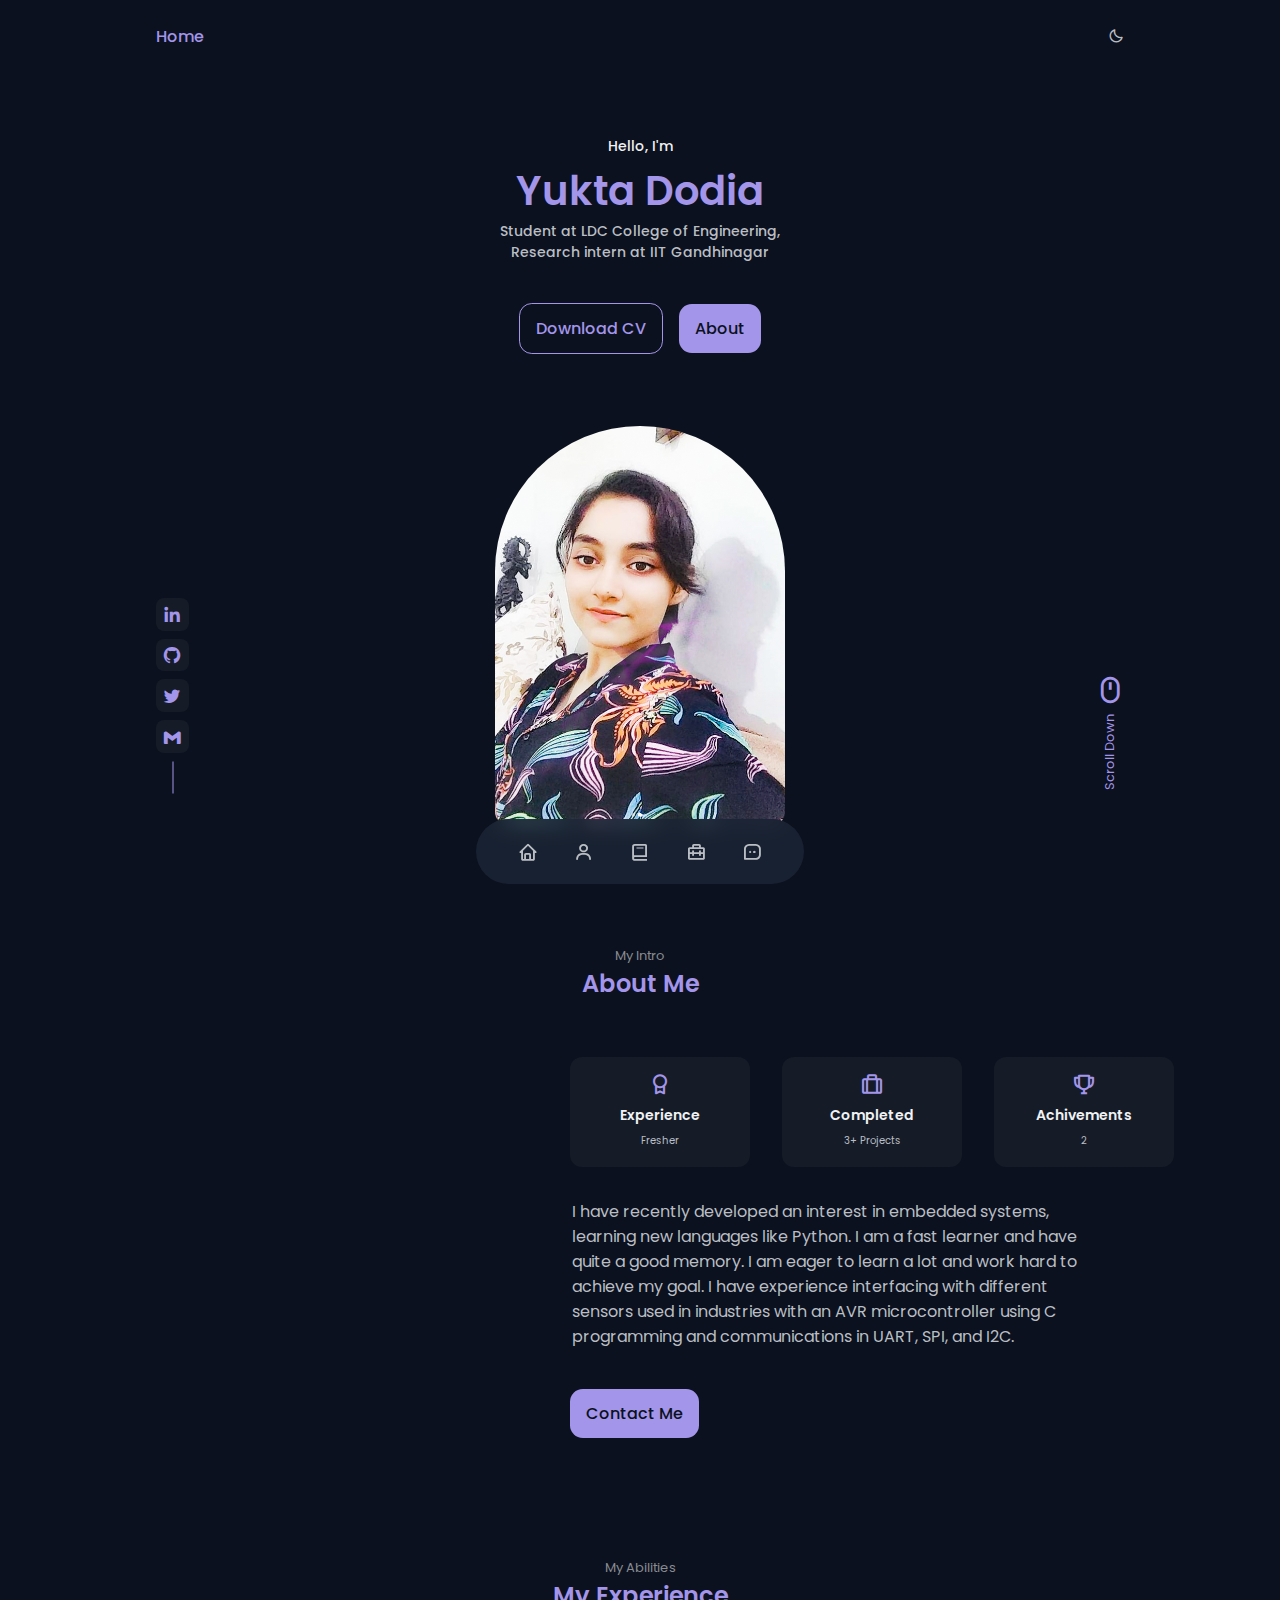
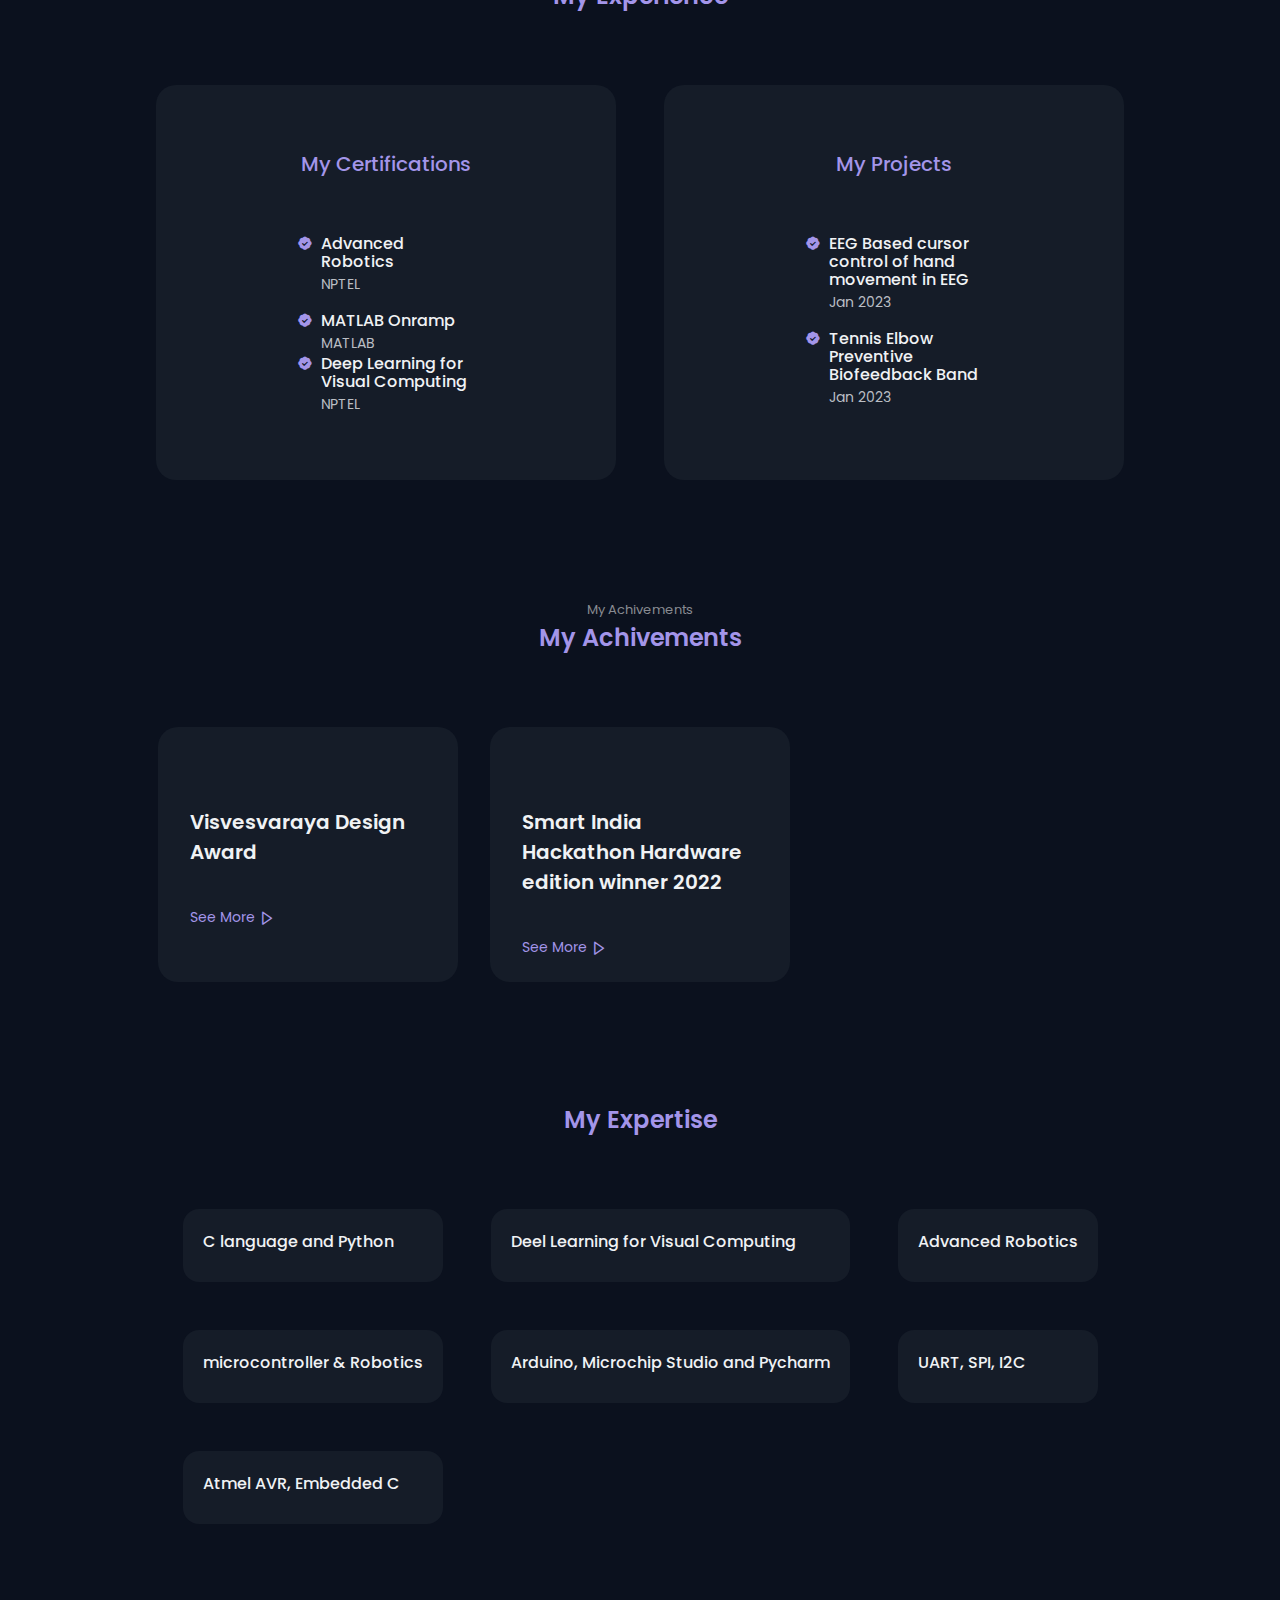
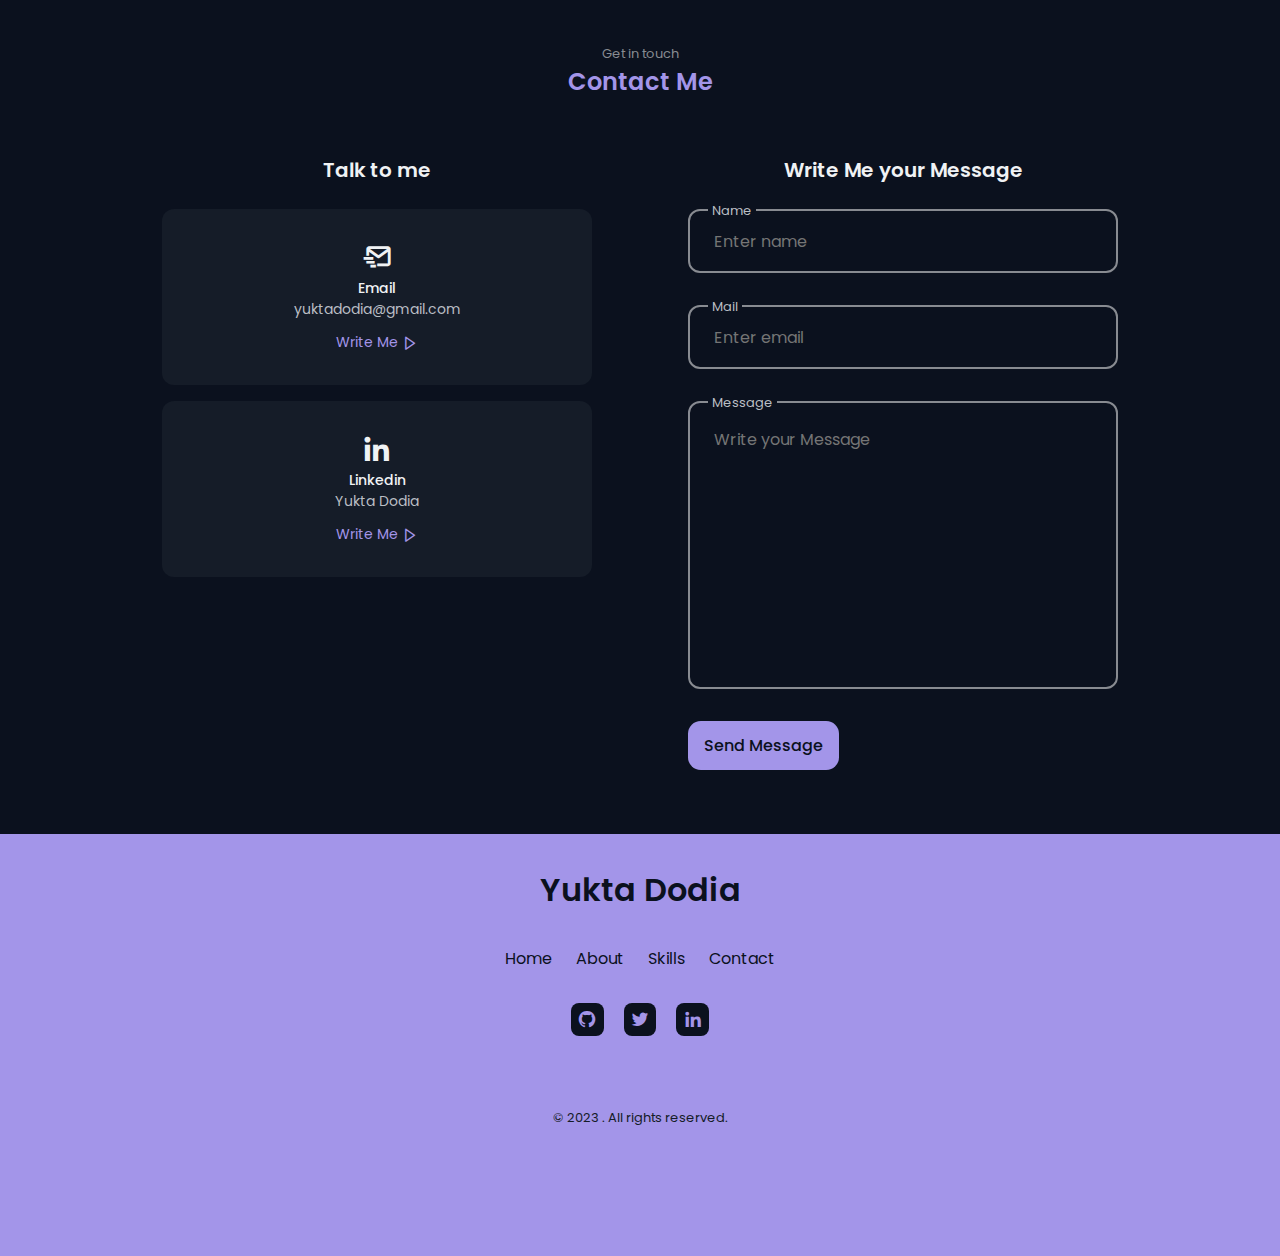
==== commit 145b1121: "first commit" ====
--- a/index.html
+++ b/index.html
@@ -82,7 +82,8 @@
                 <div class="home__data">
                     <span class="home__greeting">Hello, I'm</span>
                     <h1 class="home__name">Yukta Dodia</h1>
-                    <h3 class="home__education">Student at LDC College of Engineering </h3>
+                    <h3 class="home__education">Student at LDC College of Engineering,<br> Research intern at IIT Gandhinagar </h3>
+                    
 
                     <div class="home__button">
                         <a download="" href="assets/pdf/yukta.pdf" class="button button--ghost">
@@ -126,7 +127,8 @@
             <h2 class="section__title">About Me</h2>
 
             <div class="about__container container grid">
-                <img src="assets\images\yukta1.jpg" alt="" class="about__img">
+                <img src="https://media.licdn.com/dms/image/C4D03AQH2BPMwNeuszw/profile-displayphoto-shrink_800_800/0/1661200626100?e=2147483647&v=beta&t=ug3-8G0XQU_SrRpuljMkCQ7xEid2hfpR9S30xUzrOwQ"
+                    alt="" class="about__img">
 
                 <div class="about__data">
                     <div class="about__info">
@@ -169,26 +171,26 @@
                     <h3 class="skills__title">My Certifications</h3>
 
                     <!-- <div class="skills__box">    -->
-                        <div class="skills__group">
-                            <div class="skills__data">
-                                <i class='bx bxs-badge-check'></i>
-
-                                <div>
-                                    <h3 class="skills__name">Advanced Robotics</h3>
-                                    <span class="skills__level">NPTEL</span>
-                                </div>
+                    <div class="skills__group">
+                        <div class="skills__data">
+                            <i class='bx bxs-badge-check'></i>
+
+                            <div>
+                                <h3 class="skills__name">Advanced Robotics</h3>
+                                <span class="skills__level">NPTEL</span>
                             </div>
-
-                            <div class="skills__data">
-                                <i class='bx bxs-badge-check'></i>
-
-                                <div>
-                                    <h3 class="skills__name">MATLAB Onramp</h3>
-                                    <span class="skills__level">MATLAB</span>
-                                </div>
+                        </div>
+
+                        <div class="skills__data">
+                            <i class='bx bxs-badge-check'></i>
+
+                            <div>
+                                <h3 class="skills__name">MATLAB Onramp</h3>
+                                <span class="skills__level">MATLAB</span>
                             </div>
-
-                            <!-- <div class="skills__data">
+                        </div>
+
+                        <!-- <div class="skills__data">
                                 <i class='bx bxs-badge-check'></i>
 
                                 <div>
@@ -197,18 +199,18 @@
                                 </div>
                             </div> -->
 
-                        </div>
-                        <div class="skills__group">
-                            <div class="skills__data">
-                                <i class='bx bxs-badge-check'></i>
-
-                                <div>
-                                    <h3 class="skills__name">Deep Learning for Visual Computing</h3>
-                                    <span class="skills__level">NPTEL</span>
-                                </div>
+                    </div>
+                    <div class="skills__group">
+                        <div class="skills__data">
+                            <i class='bx bxs-badge-check'></i>
+
+                            <div>
+                                <h3 class="skills__name">Deep Learning for Visual Computing</h3>
+                                <span class="skills__level">NPTEL</span>
                             </div>
-
-                            <!-- <div class="skills__data">
+                        </div>
+
+                        <!-- <div class="skills__data">
                                 <i class='bx bxs-badge-check'></i>
 
                                 <div>
@@ -226,7 +228,7 @@
                                 </div>
                             </div> -->
 
-                        </div>
+                    </div>
                     <!-- </div> -->
                 </div>
 
@@ -234,26 +236,26 @@
                     <h3 class="skills__title">My Projects</h3>
 
                     <!-- <div class="skills__box"> -->
-                        <div class="skills__group">
-                            <div class="skills__data">
-                                <i class='bx bxs-badge-check'></i>
-
-                                <div>
-                                    <h3 class="skills__name">EEG Based cursor control of hand movement in EEG</h3>
-                                    <span class="skills__level">Jan 2023</span>
-                                </div>
+                    <div class="skills__group">
+                        <div class="skills__data">
+                            <i class='bx bxs-badge-check'></i>
+
+                            <div>
+                                <h3 class="skills__name">EEG Based cursor control of hand movement in EEG</h3>
+                                <span class="skills__level">Jan 2023</span>
                             </div>
-
-                            <div class="skills__data">
-                                <i class='bx bxs-badge-check'></i>
-
-                                <div>
-                                    <h3 class="skills__name">Tennis Elbow Preventive Biofeedback Band</h3>
-                                    <span class="skills__level">Jan 2023</span>
-                                </div>
+                        </div>
+
+                        <div class="skills__data">
+                            <i class='bx bxs-badge-check'></i>
+
+                            <div>
+                                <h3 class="skills__name">Tennis Elbow Preventive Biofeedback Band</h3>
+                                <span class="skills__level">Jan 2023</span>
                             </div>
-
-                            <!-- <div class="skills__data">
+                        </div>
+
+                        <!-- <div class="skills__data">
                                 <i class='bx bxs-badge-check'></i>
 
                                 <div>
@@ -262,10 +264,10 @@
                                 </div>
                             </div> -->
 
-                            
-
-                        </div>
-                        <!-- <div class="skills__group">
+
+
+                    </div>
+                    <!-- <div class="skills__group">
                             <div class="skills__data">
                                 <i class='bx bxs-badge-check'></i>
 
@@ -275,11 +277,11 @@
                                 </div>
                             </div> -->
 
-                            
-
-                            
-
-                            <!-- <div class="skills__data">
+
+
+
+
+                    <!-- <div class="skills__data">
                                 <i class='bx bxs-badge-check'></i>
 
                                 <div>
@@ -288,7 +290,7 @@
                                 </div>
                             </div> -->
 
-                            <!-- <div class="skills__data">
+                    <!-- <div class="skills__data">
                                 <i class='bx bxs-badge-check'></i>
 
                                 <div>
@@ -297,9 +299,9 @@
                                 </div>
                             </div> -->
 
-                        <!-- </div> -->
-                    </div>
-                </div>
+                    <!-- </div> -->
+                </div>
+            </div>
         </section>
 
         <!--=============== SERVICES ===============-->
@@ -383,9 +385,9 @@
                             <h3 class="services__modal-title">MoE Innovation cell</h3>
 
                             <p class="services__modal-description">
-                               Our problem statement was to build a robot for a dedicated task which was given by the
-                               government of Rajasthan, for which we built a robot with automatic navigation system
-                               using April Tag detection and food serving mechanism
+                                Our problem statement was to build a robot for a dedicated task which was given by the
+                                government of Rajasthan, for which we built a robot with automatic navigation system
+                                using April Tag detection and food serving mechanism
                             </p>
 
                             <!-- <ul class="services__modal-list">
@@ -435,239 +437,239 @@
                         See More <i class='bx bx-right-arrow services__icon'></i>
                     </span> -->
 
-                    <div class="services__modal">
-                        <div class="services__modal-content">
-                            <i class='bx bx-x services__modal-close'></i>
-
-                            <h3 class="services__modal-title">Visual Designing</h3>
-
-                            <p class="services__modal-description">
-                                I design and develop the consumer products with creative ability and
-                                hands-on approach which stisfies the customers' and markets' needs and trends.
-                            </p>
-
-                            <ul class="services__modal-list">
-                                <li class="services__modal-item">
-                                    <i class='bx bx-check-circle'></i>
-                                    <p class="services__modal-info">
-                                        I develop the user interfaces.
-                                    </p>
-                                </li>
-
-                                <li class="services__modal-item">
-                                    <i class='bx bx-check-circle'></i>
-                                    <p class="services__modal-info">
-                                        Web Page design and development.
-                                    </p>
-                                </li>
-
-                                <li class="services__modal-item">
-                                    <i class='bx bx-check-circle'></i>
-                                    <p class="services__modal-info">
-                                        I create the UX element interactions.
-                                    </p>
-                                </li>
-
-                                <li class="services__modal-item">
-                                    <i class='bx bx-check-circle'></i>
-                                    <p class="services__modal-info">
-                                        I position your company brand.
-                                    </p>
-                                </li>
-
-                                <li class="services__modal-item">
-                                    <i class='bx bx-check-circle'></i>
-                                    <p class="services__modal-info">
-                                        Create modern 3-D experiences.
-                                    </p>
-                                </li>
-                            </ul>
-                        </div>
-                    </div>
-                </div> 
-                <!-- <div class="services__card">
+                <div class="services__modal">
+                    <div class="services__modal-content">
+                        <i class='bx bx-x services__modal-close'></i>
+
+                        <h3 class="services__modal-title">Visual Designing</h3>
+
+                        <p class="services__modal-description">
+                            I design and develop the consumer products with creative ability and
+                            hands-on approach which stisfies the customers' and markets' needs and trends.
+                        </p>
+
+                        <ul class="services__modal-list">
+                            <li class="services__modal-item">
+                                <i class='bx bx-check-circle'></i>
+                                <p class="services__modal-info">
+                                    I develop the user interfaces.
+                                </p>
+                            </li>
+
+                            <li class="services__modal-item">
+                                <i class='bx bx-check-circle'></i>
+                                <p class="services__modal-info">
+                                    Web Page design and development.
+                                </p>
+                            </li>
+
+                            <li class="services__modal-item">
+                                <i class='bx bx-check-circle'></i>
+                                <p class="services__modal-info">
+                                    I create the UX element interactions.
+                                </p>
+                            </li>
+
+                            <li class="services__modal-item">
+                                <i class='bx bx-check-circle'></i>
+                                <p class="services__modal-info">
+                                    I position your company brand.
+                                </p>
+                            </li>
+
+                            <li class="services__modal-item">
+                                <i class='bx bx-check-circle'></i>
+                                <p class="services__modal-info">
+                                    Create modern 3-D experiences.
+                                </p>
+                            </li>
+                        </ul>
+                    </div>
+                </div>
+            </div>
+            <!-- <div class="services__card">
                     <h3 class="services__title">Arduino, Microchip Studio and Pycharm</h3>
 
                     <!-- <span class="services__button">
                         See More <i class='bx bx-right-arrow services__icon'></i>
                     </span> -->
 
-                    <div class="services__modal">
-                        <div class="services__modal-content">
-                            <i class='bx bx-x services__modal-close'></i>
-
-                            <h3 class="services__modal-title">Visual Designing</h3>
-
-                            <p class="services__modal-description">
-                                I design and develop the consumer products with creative ability and
-                                hands-on approach which stisfies the customers' and markets' needs and trends.
-                            </p>
-
-                            <ul class="services__modal-list">
-                                <li class="services__modal-item">
-                                    <i class='bx bx-check-circle'></i>
-                                    <p class="services__modal-info">
-                                        I develop the user interfaces.
-                                    </p>
-                                </li>
-
-                                <li class="services__modal-item">
-                                    <i class='bx bx-check-circle'></i>
-                                    <p class="services__modal-info">
-                                        Web Page design and development.
-                                    </p>
-                                </li>
-
-                                <li class="services__modal-item">
-                                    <i class='bx bx-check-circle'></i>
-                                    <p class="services__modal-info">
-                                        I create the UX element interactions.
-                                    </p>
-                                </li>
-
-                                <li class="services__modal-item">
-                                    <i class='bx bx-check-circle'></i>
-                                    <p class="services__modal-info">
-                                        I position your company brand.
-                                    </p>
-                                </li>
-
-                                <li class="services__modal-item">
-                                    <i class='bx bx-check-circle'></i>
-                                    <p class="services__modal-info">
-                                        Create modern 3-D experiences.
-                                    </p>
-                                </li>
-                            </ul>
-                        </div>
-                    </div>
-                </div> 
-                <!-- <div class="services__card">
+            <div class="services__modal">
+                <div class="services__modal-content">
+                    <i class='bx bx-x services__modal-close'></i>
+
+                    <h3 class="services__modal-title">Visual Designing</h3>
+
+                    <p class="services__modal-description">
+                        I design and develop the consumer products with creative ability and
+                        hands-on approach which stisfies the customers' and markets' needs and trends.
+                    </p>
+
+                    <ul class="services__modal-list">
+                        <li class="services__modal-item">
+                            <i class='bx bx-check-circle'></i>
+                            <p class="services__modal-info">
+                                I develop the user interfaces.
+                            </p>
+                        </li>
+
+                        <li class="services__modal-item">
+                            <i class='bx bx-check-circle'></i>
+                            <p class="services__modal-info">
+                                Web Page design and development.
+                            </p>
+                        </li>
+
+                        <li class="services__modal-item">
+                            <i class='bx bx-check-circle'></i>
+                            <p class="services__modal-info">
+                                I create the UX element interactions.
+                            </p>
+                        </li>
+
+                        <li class="services__modal-item">
+                            <i class='bx bx-check-circle'></i>
+                            <p class="services__modal-info">
+                                I position your company brand.
+                            </p>
+                        </li>
+
+                        <li class="services__modal-item">
+                            <i class='bx bx-check-circle'></i>
+                            <p class="services__modal-info">
+                                Create modern 3-D experiences.
+                            </p>
+                        </li>
+                    </ul>
+                </div>
+            </div>
+            </div>
+            <!-- <div class="services__card">
                     <h3 class="services__title">UART, SPI, I2C.</h3>
 
                     <!-- <span class="services__button">
                         See More <i class='bx bx-right-arrow services__icon'></i>
                     </span> -->
 
-                    <div class="services__modal">
-                        <div class="services__modal-content">
-                            <i class='bx bx-x services__modal-close'></i>
-
-                            <h3 class="services__modal-title">Visual Designing</h3>
-
-                            <p class="services__modal-description">
-                                I design and develop the consumer products with creative ability and
-                                hands-on approach which stisfies the customers' and markets' needs and trends.
-                            </p>
-
-                            <ul class="services__modal-list">
-                                <li class="services__modal-item">
-                                    <i class='bx bx-check-circle'></i>
-                                    <p class="services__modal-info">
-                                        I develop the user interfaces.
-                                    </p>
-                                </li>
-
-                                <li class="services__modal-item">
-                                    <i class='bx bx-check-circle'></i>
-                                    <p class="services__modal-info">
-                                        Web Page design and development.
-                                    </p>
-                                </li>
-
-                                <li class="services__modal-item">
-                                    <i class='bx bx-check-circle'></i>
-                                    <p class="services__modal-info">
-                                        I create the UX element interactions.
-                                    </p>
-                                </li>
-
-                                <li class="services__modal-item">
-                                    <i class='bx bx-check-circle'></i>
-                                    <p class="services__modal-info">
-                                        I position your company brand.
-                                    </p>
-                                </li>
-
-                                <li class="services__modal-item">
-                                    <i class='bx bx-check-circle'></i>
-                                    <p class="services__modal-info">
-                                        Create modern 3-D experiences.
-                                    </p>
-                                </li>
-                            </ul>
-                        </div>
-                    </div>
-                </div> 
-                <!-- <div class="services__card">
+            <div class="services__modal">
+                <div class="services__modal-content">
+                    <i class='bx bx-x services__modal-close'></i>
+
+                    <h3 class="services__modal-title">Visual Designing</h3>
+
+                    <p class="services__modal-description">
+                        I design and develop the consumer products with creative ability and
+                        hands-on approach which stisfies the customers' and markets' needs and trends.
+                    </p>
+
+                    <ul class="services__modal-list">
+                        <li class="services__modal-item">
+                            <i class='bx bx-check-circle'></i>
+                            <p class="services__modal-info">
+                                I develop the user interfaces.
+                            </p>
+                        </li>
+
+                        <li class="services__modal-item">
+                            <i class='bx bx-check-circle'></i>
+                            <p class="services__modal-info">
+                                Web Page design and development.
+                            </p>
+                        </li>
+
+                        <li class="services__modal-item">
+                            <i class='bx bx-check-circle'></i>
+                            <p class="services__modal-info">
+                                I create the UX element interactions.
+                            </p>
+                        </li>
+
+                        <li class="services__modal-item">
+                            <i class='bx bx-check-circle'></i>
+                            <p class="services__modal-info">
+                                I position your company brand.
+                            </p>
+                        </li>
+
+                        <li class="services__modal-item">
+                            <i class='bx bx-check-circle'></i>
+                            <p class="services__modal-info">
+                                Create modern 3-D experiences.
+                            </p>
+                        </li>
+                    </ul>
+                </div>
+            </div>
+            </div>
+            <!-- <div class="services__card">
                     <h3 class="services__title">Atmel AVR, Embedded C</h3>
 
-                    <!-- <span class="services__button">
+                     <span class="services__button">
                         See More <i class='bx bx-right-arrow services__icon'></i>
                     </span> -->
 
-                    <div class="services__modal">
-                        <div class="services__modal-content">
-                            <i class='bx bx-x services__modal-close'></i>
-
-                            <h3 class="services__modal-title">Visual Designing</h3>
-
-                            <p class="services__modal-description">
-                                I design and develop the consumer products with creative ability and
-                                hands-on approach which stisfies the customers' and markets' needs and trends.
-                            </p>
-
-                            <ul class="services__modal-list">
-                                <li class="services__modal-item">
-                                    <i class='bx bx-check-circle'></i>
-                                    <p class="services__modal-info">
-                                        I develop the user interfaces.
-                                    </p>
-                                </li>
-
-                                <li class="services__modal-item">
-                                    <i class='bx bx-check-circle'></i>
-                                    <p class="services__modal-info">
-                                        Web Page design and development.
-                                    </p>
-                                </li>
-
-                                <li class="services__modal-item">
-                                    <i class='bx bx-check-circle'></i>
-                                    <p class="services__modal-info">
-                                        I create the UX element interactions.
-                                    </p>
-                                </li>
-
-                                <li class="services__modal-item">
-                                    <i class='bx bx-check-circle'></i>
-                                    <p class="services__modal-info">
-                                        I position your company brand.
-                                    </p>
-                                </li>
-
-                                <li class="services__modal-item">
-                                    <i class='bx bx-check-circle'></i>
-                                    <p class="services__modal-info">
-                                        Create modern 3-D experiences.
-                                    </p>
-                                </li>
-                            </ul>
-                        </div>
-                    </div>
-                </div> 
-                
-            </div>
-
-            
+            <div class="services__modal">
+                <div class="services__modal-content">
+                    <i class='bx bx-x services__modal-close'></i>
+
+                    <h3 class="services__modal-title">Visual Designing</h3>
+
+                    <p class="services__modal-description">
+                        I design and develop the consumer products with creative ability and
+                        hands-on approach which stisfies the customers' and markets' needs and trends.
+                    </p>
+
+                    <ul class="services__modal-list">
+                        <li class="services__modal-item">
+                            <i class='bx bx-check-circle'></i>
+                            <p class="services__modal-info">
+                                I develop the user interfaces.
+                            </p>
+                        </li>
+
+                        <li class="services__modal-item">
+                            <i class='bx bx-check-circle'></i>
+                            <p class="services__modal-info">
+                                Web Page design and development.
+                            </p>
+                        </li>
+
+                        <li class="services__modal-item">
+                            <i class='bx bx-check-circle'></i>
+                            <p class="services__modal-info">
+                                I create the UX element interactions.
+                            </p>
+                        </li>
+
+                        <li class="services__modal-item">
+                            <i class='bx bx-check-circle'></i>
+                            <p class="services__modal-info">
+                                I position your company brand.
+                            </p>
+                        </li>
+
+                        <li class="services__modal-item">
+                            <i class='bx bx-check-circle'></i>
+                            <p class="services__modal-info">
+                                Create modern 3-D experiences.
+                            </p>
+                        </li>
+                    </ul>
+                </div>
+            </div>
+            </div>
+
+            </div>
+
+
         </section>
-        
+
 
         <!--=============== WORK ===============-->
-         <section class="work section" id="work">
+        <section class="work section" id="work">
             <!-- <span class="section__subtitle">My Portfolio</span> -->
-            <h2 class="section__title">My Expertise</h2> 
-            
+            <h2 class="section__title">My Expertise</h2>
+
 
             <!-- <div class="work__filters">
                 <span class="work__item active-work" data-filter='all'>All</span>
@@ -679,7 +681,7 @@
             <div class="work__container container grid">
                 <div class="work__card mix web">
                     <!-- <img src="https://images.ctfassets.net/mrop88jh71hl/55rrbZfwMaURHZKAUc5oOW/9e5fe805eb03135b82e962e92169ce6d/python-programming-language.png" -->
-                        <!-- alt="" class="work__img"> -->
+                    <!-- alt="" class="work__img"> -->
 
                     <h3 class="work__title">C language and Python </h3>
 
@@ -688,9 +690,9 @@
                     </a> -->
                 </div>
 
-                 <div class="work__card mix movil">
+                <div class="work__card mix movil">
                     <!-- <img src="https://i0.wp.com/bdtechtalks.com/wp-content/uploads/2019/01/AI-artificial-intelligence-brain-deep-learning.jpg?fit=7016%2C4961&ssl=1" -->
-                        <!-- alt="" class="work__img"> -->
+                    <!-- alt="" class="work__img"> -->
 
                     <h3 class="work__title">Deel Learning for Visual Computing</h3>
 
@@ -708,7 +710,7 @@
                     </a> -->
                 </div>
 
-                 <div class="work__card mix design">
+                <div class="work__card mix design">
                     <!-- <img src="assets/img/work3.jpg" alt="" class="work__img"> -->
 
                     <h3 class="work__title">microcontroller &
@@ -717,9 +719,9 @@
                     <!-- <a href="#" class="work__button">
                         Demo <i class='bx bx-right-arrow work__icon'></i>
                     </a> -->
-                </div> 
-
-                 <div class="work__card mix web">
+                </div>
+
+                <div class="work__card mix web">
                     <!-- <img src="assets/img/work4.jpg" alt="" class="work__img"> -->
 
                     <h3 class="work__title">Arduino, Microchip Studio and Pycharm</h3>
@@ -727,7 +729,7 @@
                     <!-- <a href="#" class="work__button">
                         Demo <i class='bx bx-right-arrow work__icon'></i>
                     </a> -->
-                </div> 
+                </div>
 
                 <div class="work__card mix web">
                     <!-- <img src="assets/img/work4.jpg" alt="" class="work__img"> -->
@@ -821,8 +823,7 @@
                             <span class="contact__card-data">Yukta Dodia</span>
 
                             <a href="https://www.linkedin.com/in/yukta-dodia-a26012181/?original_referer=https%3A%2F%2Fyuktadodia.co%2F"
-                                target="_blank"
-                                class="contact__button">
+                                target="_blank" class="contact__button">
                                 Write Me <i class='bx bx-right-arrow contact__button-icon'></i>
                             </a>
                         </div>
@@ -845,7 +846,7 @@
                     <form action="" class="contact__form">
                         <div class="contact__form-div">
                             <label for="" class="contact__form-tag">Name</label>
-                            <input type="text" placeholder="Enter name" class="contact__form-input" required >
+                            <input type="text" placeholder="Enter name" class="contact__form-input" required>
                         </div>
 
                         <div class="contact__form-div">
@@ -856,7 +857,7 @@
                         <div class="contact__form-div contact__form-area">
                             <label for="" class="contact__form-tag">Message</label>
                             <textarea name="" id="" cols="30" rows="10" placeholder="Write your Message"
-                                class="contact__form-input "  required></textarea>
+                                class="contact__form-input " required></textarea>
                         </div>
 
 
@@ -895,11 +896,11 @@
             </ul>
 
             <ul class="footer__social">
-                 <li class="footer__social-item">
+                <li class="footer__social-item">
                     <a href="https://github.com/YKT412" target="_blank" class="footer__social-link">
                         <i class='bx bxl-github footer__social-icon'></i>
                     </a>
-                </li> 
+                </li>
                 <li class="footer__social-item">
                     <a href="https://twitter.com/YuktaDodia" target="_blank" class="footer__social-link">
                         <i class='bx bxl-twitter footer__social-icon'></i>
@@ -943,89 +944,87 @@
 </html>
 
 <script>
-  function myGmail(){
-    window.location.href="mailto: yuktadodia@gmail.com";
-  }
-
-  function linkedin(){
-    window.location.href="https://www.linkedin.com/in/yukta-dodia-a26012181/";
-  }
-
-  function validateForm() {
-    let x = document.forms["myForm"]["fname"].value;
-    if (x == "") {
-      alert("Please fill the details");
-      return false;
+    function myGmail() {
+        window.location.href = "mailto: yuktadodia@gmail.com";
     }
-    else{
-      alert(" I will Contact you soon....\n or \n you can mail me :)");
-      window.open("mailto: youkadodia@gmail.com");
+
+    function linkedin() {
+        window.location.href = "https://www.linkedin.com/in/yukta-dodia-a26012181/";
     }
-  }
-  const hour = new Date().getHours(); 
-let greeting;
-
-if (hour < 12) {
-  greeting = "Good morning";
-} else if (hour < 16) {
-  greeting = "Good afternoon";
-} else if (hour < 21) {
-  greeting = "Good evening";
-} else{
-greeting = "Good night";
-
-}
-
-document.getElementById("time").innerHTML = greeting;
+
+    function validateForm() {
+        let x = document.forms["myForm"]["fname"].value;
+        if (x == "") {
+            alert("Please fill the details");
+            return false;
+        } else {
+            alert(" I will Contact you soon....\n or \n you can mail me :)");
+            window.open("mailto: youkadodia@gmail.com");
+        }
+    }
+    const hour = new Date().getHours();
+    let greeting;
+
+    if (hour < 12) {
+        greeting = "Good morning";
+    } else if (hour < 16) {
+        greeting = "Good afternoon";
+    } else if (hour < 21) {
+        greeting = "Good evening";
+    } else {
+        greeting = "Good night";
+
+    }
+
+    document.getElementById("time").innerHTML = greeting;
 </script>
 <script type="text/javascript">
-  document.getElementById("map").onclick = function () {
-      location.href = "map.html";
-  };
+    document.getElementById("map").onclick = function () {
+        location.href = "map.html";
+    };
 </script>
 
 <script language="JavaScript">
-      
-  window.onload = function () {
-      document.addEventListener("contextmenu", function (e) {
-          e.preventDefault();
-      }, false);
-      document.addEventListener("keydown", function (e) {
-          //document.onkeydown = function(e) {
-          // "I" key
-          if (e.ctrlKey && e.shiftKey && e.keyCode == 73) {
-              disabledEvent(e);
-          }
-          // "J" key
-          if (e.ctrlKey && e.shiftKey && e.keyCode == 74) {
-              disabledEvent(e);
-          }
-          // "S" key + macOS
-          if (e.keyCode == 83 && (navigator.platform.match("Mac") ? e.metaKey : e.ctrlKey)) {
-              disabledEvent(e);
-          }
-          // "U" key
-          if (e.ctrlKey && e.keyCode == 85) {
-              disabledEvent(e);
-          }
-          // "F12" key
-          if (event.keyCode == 123) {
-              disabledEvent(e);
-          }
-      }, false);
-      function disabledEvent(e) {
-          if (e.stopPropagation) {
-              e.stopPropagation();
-          } else if (window.event) {
-              window.event.cancelBubble = true;
-          }
-          e.preventDefault();
-          return false;
-      }
-  }
-//edit: removed ";" from last "}" because of javascript error
+    window.onload = function () {
+        document.addEventListener("contextmenu", function (e) {
+            e.preventDefault();
+        }, false);
+        document.addEventListener("keydown", function (e) {
+            //document.onkeydown = function(e) {
+            // "I" key
+            if (e.ctrlKey && e.shiftKey && e.keyCode == 73) {
+                disabledEvent(e);
+            }
+            // "J" key
+            if (e.ctrlKey && e.shiftKey && e.keyCode == 74) {
+                disabledEvent(e);
+            }
+            // "S" key + macOS
+            if (e.keyCode == 83 && (navigator.platform.match("Mac") ? e.metaKey : e.ctrlKey)) {
+                disabledEvent(e);
+            }
+            // "U" key
+            if (e.ctrlKey && e.keyCode == 85) {
+                disabledEvent(e);
+            }
+            // "F12" key
+            if (event.keyCode == 123) {
+                disabledEvent(e);
+            }
+        }, false);
+
+        function disabledEvent(e) {
+            if (e.stopPropagation) {
+                e.stopPropagation();
+            } else if (window.event) {
+                window.event.cancelBubble = true;
+            }
+            e.preventDefault();
+            return false;
+        }
+    }
+    //edit: removed ";" from last "}" because of javascript error
 </script>
 
 
 </html>
-
